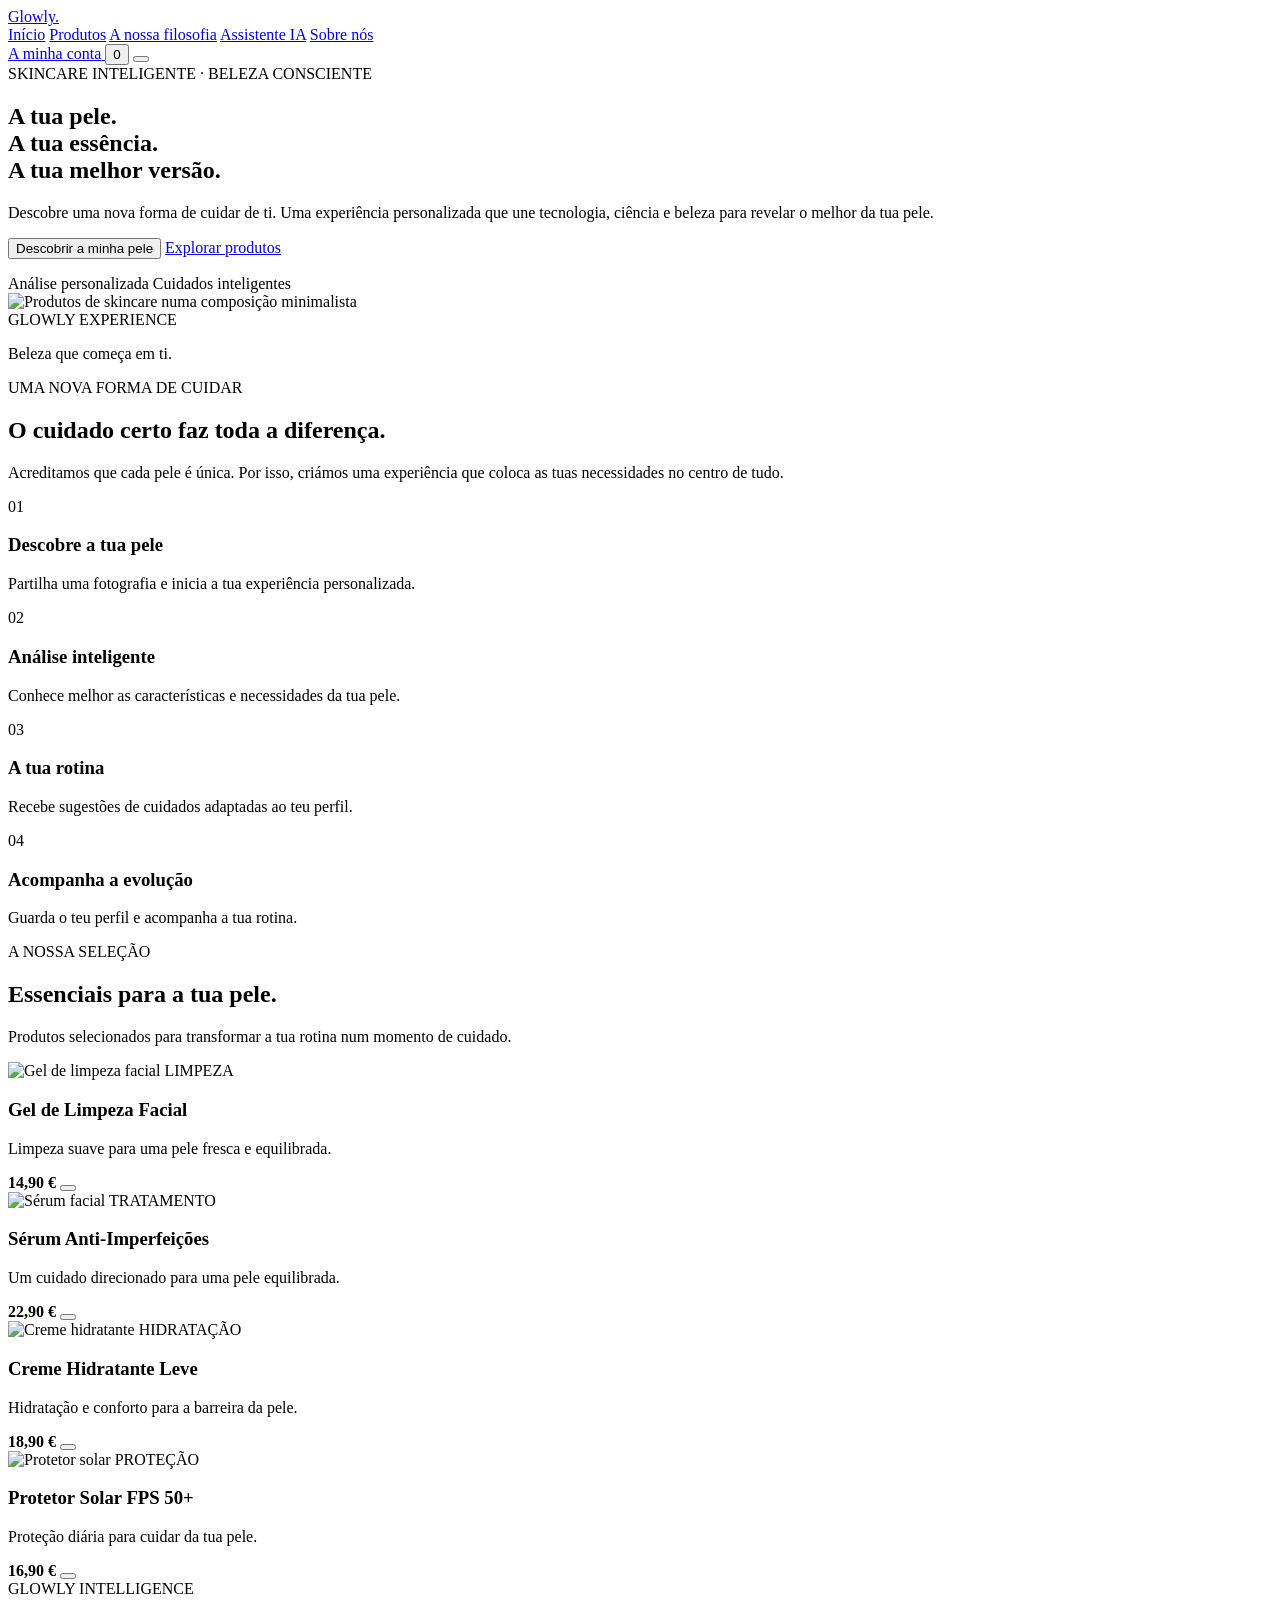
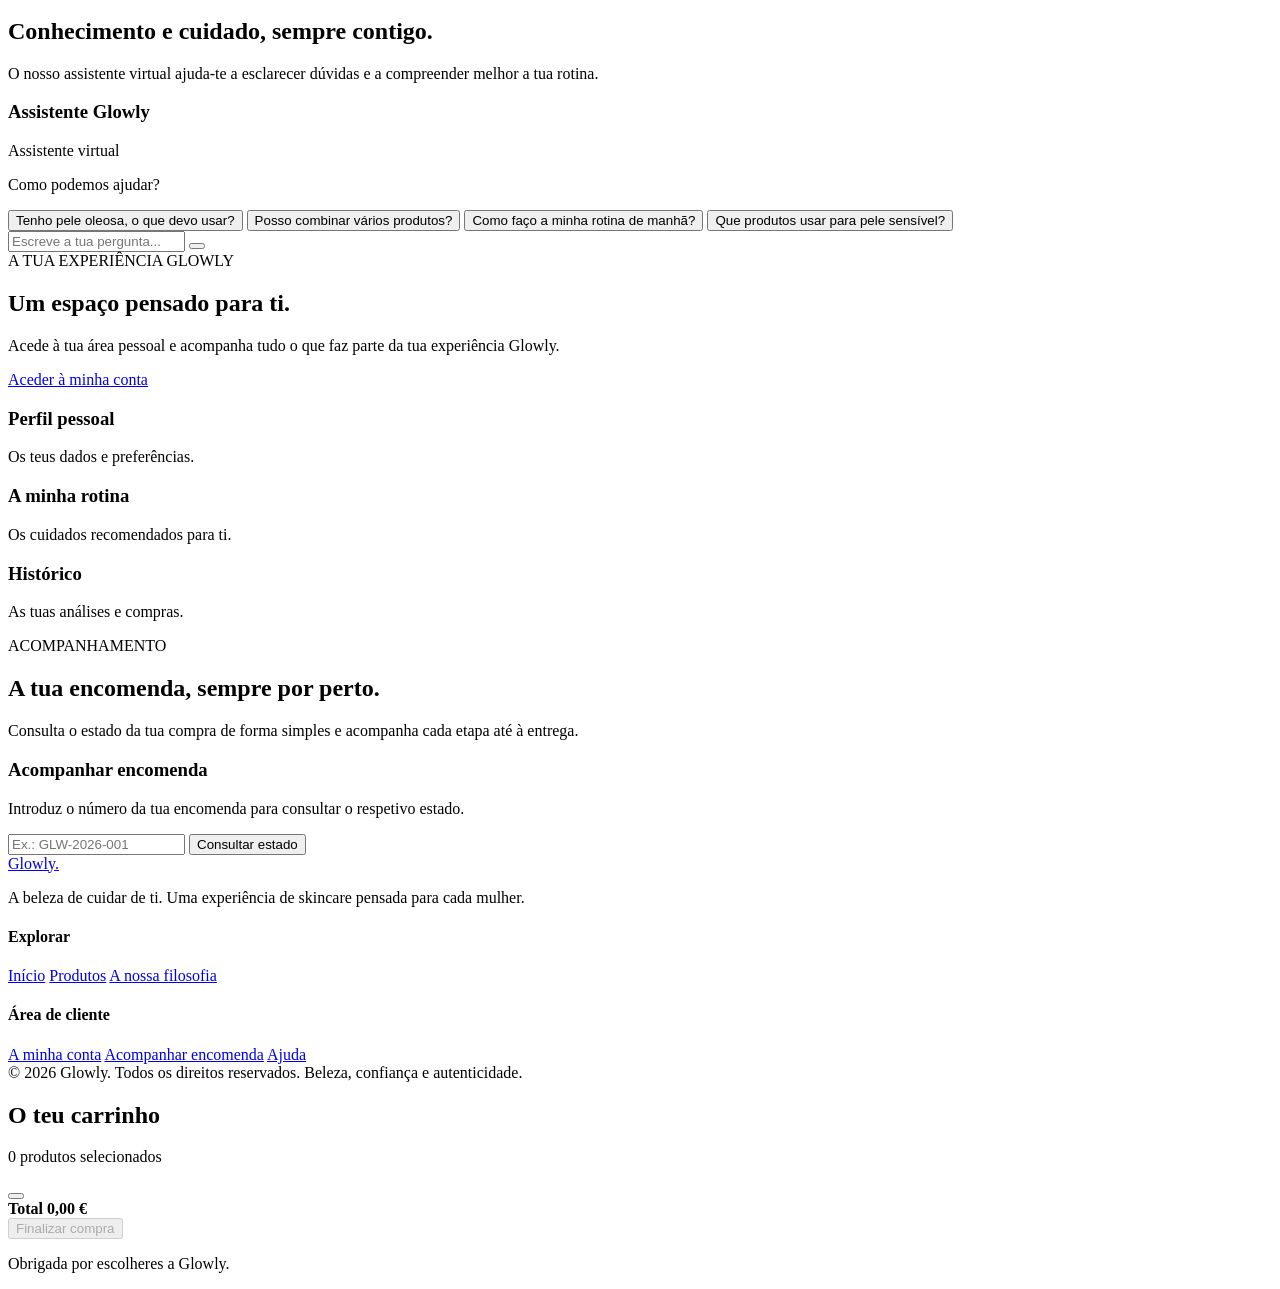
==== index.html @ c6cff78a "Add files via upload" ====
<!DOCTYPE html>
<html lang="pt">
<head>
    <meta charset="UTF-8">
    <meta name="viewport" content="width=device-width, initial-scale=1.0">

    <meta name="description" content="Glowly — Skincare inteligente, beleza consciente e cuidados personalizados para a tua pele.">

    <title>Glowly | Skincare & Beauty</title>

    <link rel="stylesheet" href="style.css">

    <link rel="preconnect" href="https://fonts.googleapis.com">
    <link rel="preconnect" href="https://fonts.gstatic.com" crossorigin>

    <link href="https://fonts.googleapis.com/css2?family=DM+Sans:wght@400;500;600;700&family=Playfair+Display:wght@400;500;600;700&display=swap" rel="stylesheet">

    <script src="https://unpkg.com/lucide@latest"></script>
</head>

<body>

<!-- HEADER -->

<header class="header">

    <a href="#inicio" class="logo">
        Glowly<span>.</span>
    </a>

    <nav class="navigation" id="menu">
        <a href="#inicio">Início</a>
        <a href="#produtos">Produtos</a>
        <a href="#como">A nossa filosofia</a>
        <a href="#assistente">Assistente IA</a>
        <a href="#sobre">Sobre nós</a>
    </nav>

    <div class="header-actions">

        <a href="#conta" class="account-link">
            <i data-lucide="user-round"></i>
            <span>A minha conta</span>
        </a>

        <button class="header-cart" id="openCart" aria-label="Abrir carrinho">
            <i data-lucide="shopping-bag"></i>
            <span id="cartCount">0</span>
        </button>

        <button class="hamburger" onclick="toggleMenu()" aria-label="Abrir menu">
            <i data-lucide="menu"></i>
        </button>

    </div>

</header>


<!-- HERO -->

<section class="hero" id="inicio">

    <div class="hero-content">

        <span class="eyebrow">SKINCARE INTELIGENTE · BELEZA CONSCIENTE</span>

        <h1>
            A tua pele.<br>
            A tua essência.<br>
            <span>A tua melhor versão.</span>
        </h1>

        <p>
            Descobre uma nova forma de cuidar de ti.
            Uma experiência personalizada que une tecnologia,
            ciência e beleza para revelar o melhor da tua pele.
        </p>

        <div class="hero-buttons">

            <button class="primary-btn" onclick="document.getElementById('foto').click()">
                Descobrir a minha pele
                <i data-lucide="arrow-right"></i>
            </button>

            <a href="#produtos" class="secondary-btn">
                Explorar produtos
            </a>

        </div>

        <input
            type="file"
            id="foto"
            accept="image/*"
            hidden
            onchange="selecionarFoto(event)"
        >

        <p id="resultado-foto" aria-live="polite"></p>

        <div class="hero-benefits">
            <span><i data-lucide="scan-face"></i> Análise personalizada</span>
            <span><i data-lucide="sparkles"></i> Cuidados inteligentes</span>
        </div>

    </div>

    <div class="hero-image">
        <img
            src="https://images.unsplash.com/photo-1608248543803-ba4f8c70ae0b?w=1000"
            alt="Produtos de skincare numa composição minimalista"
        >

        <div class="image-caption">
            <span>GLOWLY EXPERIENCE</span>
            <p>Beleza que começa em ti.</p>
        </div>
    </div>

</section>


<!-- FILOSOFIA -->

<section class="philosophy" id="como">

    <div class="section-heading">

        <span class="eyebrow">UMA NOVA FORMA DE CUIDAR</span>

        <h2>O cuidado certo faz toda a diferença.</h2>

        <p>
            Acreditamos que cada pele é única.
            Por isso, criámos uma experiência que coloca
            as tuas necessidades no centro de tudo.
        </p>

    </div>

    <div class="steps">

        <article class="step">
            <span class="step-number">01</span>
            <i data-lucide="camera"></i>
            <h3>Descobre a tua pele</h3>
            <p>Partilha uma fotografia e inicia a tua experiência personalizada.</p>
        </article>

        <article class="step">
            <span class="step-number">02</span>
            <i data-lucide="scan-face"></i>
            <h3>Análise inteligente</h3>
            <p>Conhece melhor as características e necessidades da tua pele.</p>
        </article>

        <article class="step">
            <span class="step-number">03</span>
            <i data-lucide="clipboard-list"></i>
            <h3>A tua rotina</h3>
            <p>Recebe sugestões de cuidados adaptadas ao teu perfil.</p>
        </article>

        <article class="step">
            <span class="step-number">04</span>
            <i data-lucide="heart"></i>
            <h3>Acompanha a evolução</h3>
            <p>Guarda o teu perfil e acompanha a tua rotina.</p>
        </article>

    </div>

</section>


<!-- PRODUTOS -->

<section class="products" id="produtos">

    <div class="section-heading">

        <span class="eyebrow">A NOSSA SELEÇÃO</span>

        <h2>Essenciais para a tua pele.</h2>

        <p>
            Produtos selecionados para transformar
            a tua rotina num momento de cuidado.
        </p>

    </div>

    <div class="product-grid">

        <article class="product">

            <div class="product-image">
                <img src="https://images.unsplash.com/photo-1608248543803-ba4f8c70ae0b?w=600" alt="Gel de limpeza facial" loading="lazy">
                <span class="product-category">LIMPEZA</span>
            </div>

            <div class="product-info">
                <h3>Gel de Limpeza Facial</h3>
                <p>Limpeza suave para uma pele fresca e equilibrada.</p>

                <div class="product-bottom">
                    <strong>14,90 €</strong>
                    <button data-add-cart data-id="gel-limpeza" data-name="Gel de Limpeza Facial" data-price="14.90" aria-label="Adicionar Gel de Limpeza ao carrinho">
                        <i data-lucide="plus"></i>
                    </button>
                </div>
            </div>

        </article>


        <article class="product">

            <div class="product-image">
                <img src="https://images.unsplash.com/photo-1601049541289-9b1b7bbbfe19?w=600" alt="Sérum facial" loading="lazy">
                <span class="product-category">TRATAMENTO</span>
            </div>

            <div class="product-info">
                <h3>Sérum Anti-Imperfeições</h3>
                <p>Um cuidado direcionado para uma pele equilibrada.</p>

                <div class="product-bottom">
                    <strong>22,90 €</strong>
                    <button data-add-cart data-id="serum" data-name="Sérum Anti-Imperfeições" data-price="22.90" aria-label="Adicionar Sérum ao carrinho">
                        <i data-lucide="plus"></i>
                    </button>
                </div>
            </div>

        </article>


        <article class="product">

            <div class="product-image">
                <img src="https://images.unsplash.com/photo-1601612628452-9e99ced43524?w=600" alt="Creme hidratante" loading="lazy">
                <span class="product-category">HIDRATAÇÃO</span>
            </div>

            <div class="product-info">
                <h3>Creme Hidratante Leve</h3>
                <p>Hidratação e conforto para a barreira da pele.</p>

                <div class="product-bottom">
                    <strong>18,90 €</strong>
                    <button data-add-cart data-id="creme-hidratante" data-name="Creme Hidratante Leve" data-price="18.90" aria-label="Adicionar Creme ao carrinho">
                        <i data-lucide="plus"></i>
                    </button>
                </div>
            </div>

        </article>


        <article class="product">

            <div class="product-image">
                <img src="https://images.unsplash.com/photo-1556229010-6c3f2c9ca5f8?w=600" alt="Protetor solar" loading="lazy">
                <span class="product-category">PROTEÇÃO</span>
            </div>

            <div class="product-info">
                <h3>Protetor Solar FPS 50+</h3>
                <p>Proteção diária para cuidar da tua pele.</p>

                <div class="product-bottom">
                    <strong>16,90 €</strong>
                    <button data-add-cart data-id="protetor-solar" data-name="Protetor Solar FPS 50+" data-price="16.90" aria-label="Adicionar Protetor Solar ao carrinho">
                        <i data-lucide="plus"></i>
                    </button>
                </div>
            </div>

        </article>

    </div>

</section>


<!-- ASSISTENTE IA -->

<section class="assistant-section" id="assistente">

    <div class="assistant-intro">

        <span class="eyebrow">GLOWLY INTELLIGENCE</span>

        <h2>Conhecimento e cuidado, sempre contigo.</h2>

        <p>
            O nosso assistente virtual ajuda-te a esclarecer
            dúvidas e a compreender melhor a tua rotina.
        </p>

    </div>

    <div class="assistant-box">

        <div class="assistant-header">
            <div class="assistant-icon">
                <i data-lucide="sparkles"></i>
            </div>

            <div>
                <h3>Assistente Glowly</h3>
                <span>Assistente virtual</span>
            </div>
        </div>

        <p class="assistant-question">Como podemos ajudar?</p>

        <button class="question" onclick="responder('Tenho pele oleosa, o que devo usar?')">
            Tenho pele oleosa, o que devo usar?
            <i data-lucide="arrow-up-right"></i>
        </button>

        <button class="question" onclick="responder('Posso combinar vários produtos?')">
            Posso combinar vários produtos?
            <i data-lucide="arrow-up-right"></i>
        </button>

        <button class="question" onclick="responder('Como faço a minha rotina de manhã?')">
            Como faço a minha rotina de manhã?
            <i data-lucide="arrow-up-right"></i>
        </button>

        <button class="question" onclick="responder('Que produtos usar para pele sensível?')">
            Que produtos usar para pele sensível?
            <i data-lucide="arrow-up-right"></i>
        </button>

        <div id="resposta" aria-live="polite"></div>

        <div class="chat">
            <input id="pergunta" type="text" placeholder="Escreve a tua pergunta..." aria-label="Escreve a tua pergunta" onkeydown="if(event.key === 'Enter') enviar()">

            <button onclick="enviar()" aria-label="Enviar pergunta">
                <i data-lucide="send"></i>
            </button>
        </div>

    </div>

</section>


<!-- ÁREA PESSOAL -->

<section class="personal-section" id="conta">

    <div class="personal-content">

        <span class="eyebrow">A TUA EXPERIÊNCIA GLOWLY</span>

        <h2>Um espaço pensado para ti.</h2>

        <p>
            Acede à tua área pessoal e acompanha tudo
            o que faz parte da tua experiência Glowly.
        </p>

        <a href="#acompanhar" class="primary-btn">
            Aceder à minha conta
            <i data-lucide="arrow-right"></i>
        </a>

    </div>

    <div class="personal-features">

        <article>
            <i data-lucide="user-round"></i>
            <h3>Perfil pessoal</h3>
            <p>Os teus dados e preferências.</p>
        </article>

        <article>
            <i data-lucide="heart"></i>
            <h3>A minha rotina</h3>
            <p>Os cuidados recomendados para ti.</p>
        </article>

        <article>
            <i data-lucide="history"></i>
            <h3>Histórico</h3>
            <p>As tuas análises e compras.</p>
        </article>

    </div>

</section>


<!-- ACOMPANHAMENTO DE ENCOMENDAS -->

<section class="tracking-section" id="acompanhar">

    <div class="tracking-heading">

        <span class="eyebrow">ACOMPANHAMENTO</span>

        <h2>A tua encomenda, sempre por perto.</h2>

        <p>
            Consulta o estado da tua compra de forma simples
            e acompanha cada etapa até à entrega.
        </p>

    </div>

    <div class="tracking-box">

        <div class="tracking-icon">
            <i data-lucide="package-search"></i>
        </div>

        <h3>Acompanhar encomenda</h3>

        <p>
            Introduz o número da tua encomenda para consultar
            o respetivo estado.
        </p>

        <form id="trackingForm">

            <input
                type="text"
                id="orderNumber"
                placeholder="Ex.: GLW-2026-001"
                required
                aria-label="Número da encomenda"
            >

            <button type="submit" class="primary-btn">
                Consultar estado
                <i data-lucide="arrow-right"></i>
            </button>

        </form>

        <div id="trackingResult" aria-live="polite"></div>

    </div>

</section>


<!-- FOOTER -->

<footer class="footer" id="sobre">

    <div class="footer-main">

        <div class="footer-brand">
            <a href="#inicio" class="logo">Glowly<span>.</span></a>

            <p>
                A beleza de cuidar de ti.
                Uma experiência de skincare pensada para cada mulher.
            </p>
        </div>

        <div class="footer-links">
            <h4>Explorar</h4>
            <a href="#inicio">Início</a>
            <a href="#produtos">Produtos</a>
            <a href="#como">A nossa filosofia</a>
        </div>

        <div class="footer-links">
            <h4>Área de cliente</h4>
            <a href="#conta">A minha conta</a>
            <a href="#acompanhar">Acompanhar encomenda</a>
            <a href="#assistente">Ajuda</a>
        </div>

    </div>

    <div class="footer-bottom">
        <span>© 2026 Glowly. Todos os direitos reservados.</span>
        <span>Beleza, confiança e autenticidade.</span>
    </div>

</footer>


<!-- CARRINHO -->

<div class="cart-overlay" id="cartOverlay"></div>

<aside class="cart-drawer" id="cartDrawer" aria-label="Carrinho de compras">

    <div class="cart-header">

        <div>
            <h2>O teu carrinho</h2>
            <p id="cartSubtitle">0 produtos selecionados</p>
        </div>

        <button id="closeCart" aria-label="Fechar carrinho">
            <i data-lucide="x"></i>
        </button>

    </div>

    <div class="cart-items" id="cartItems" aria-live="polite"></div>

    <div class="cart-footer">

        <div class="cart-total">
            <strong>Total</strong>
            <strong id="cartTotal">0,00 €</strong>
        </div>

        <button class="checkout-btn" id="checkoutBtn" disabled>
            Finalizar compra
            <i data-lucide="arrow-right"></i>
        </button>

        <p class="cart-note">Obrigada por escolheres a Glowly.</p>

    </div>

</aside>


<script src="script.js"></script>

<script>
    if (window.lucide) {
        lucide.createIcons();
    }
</script>

</body>
</html>
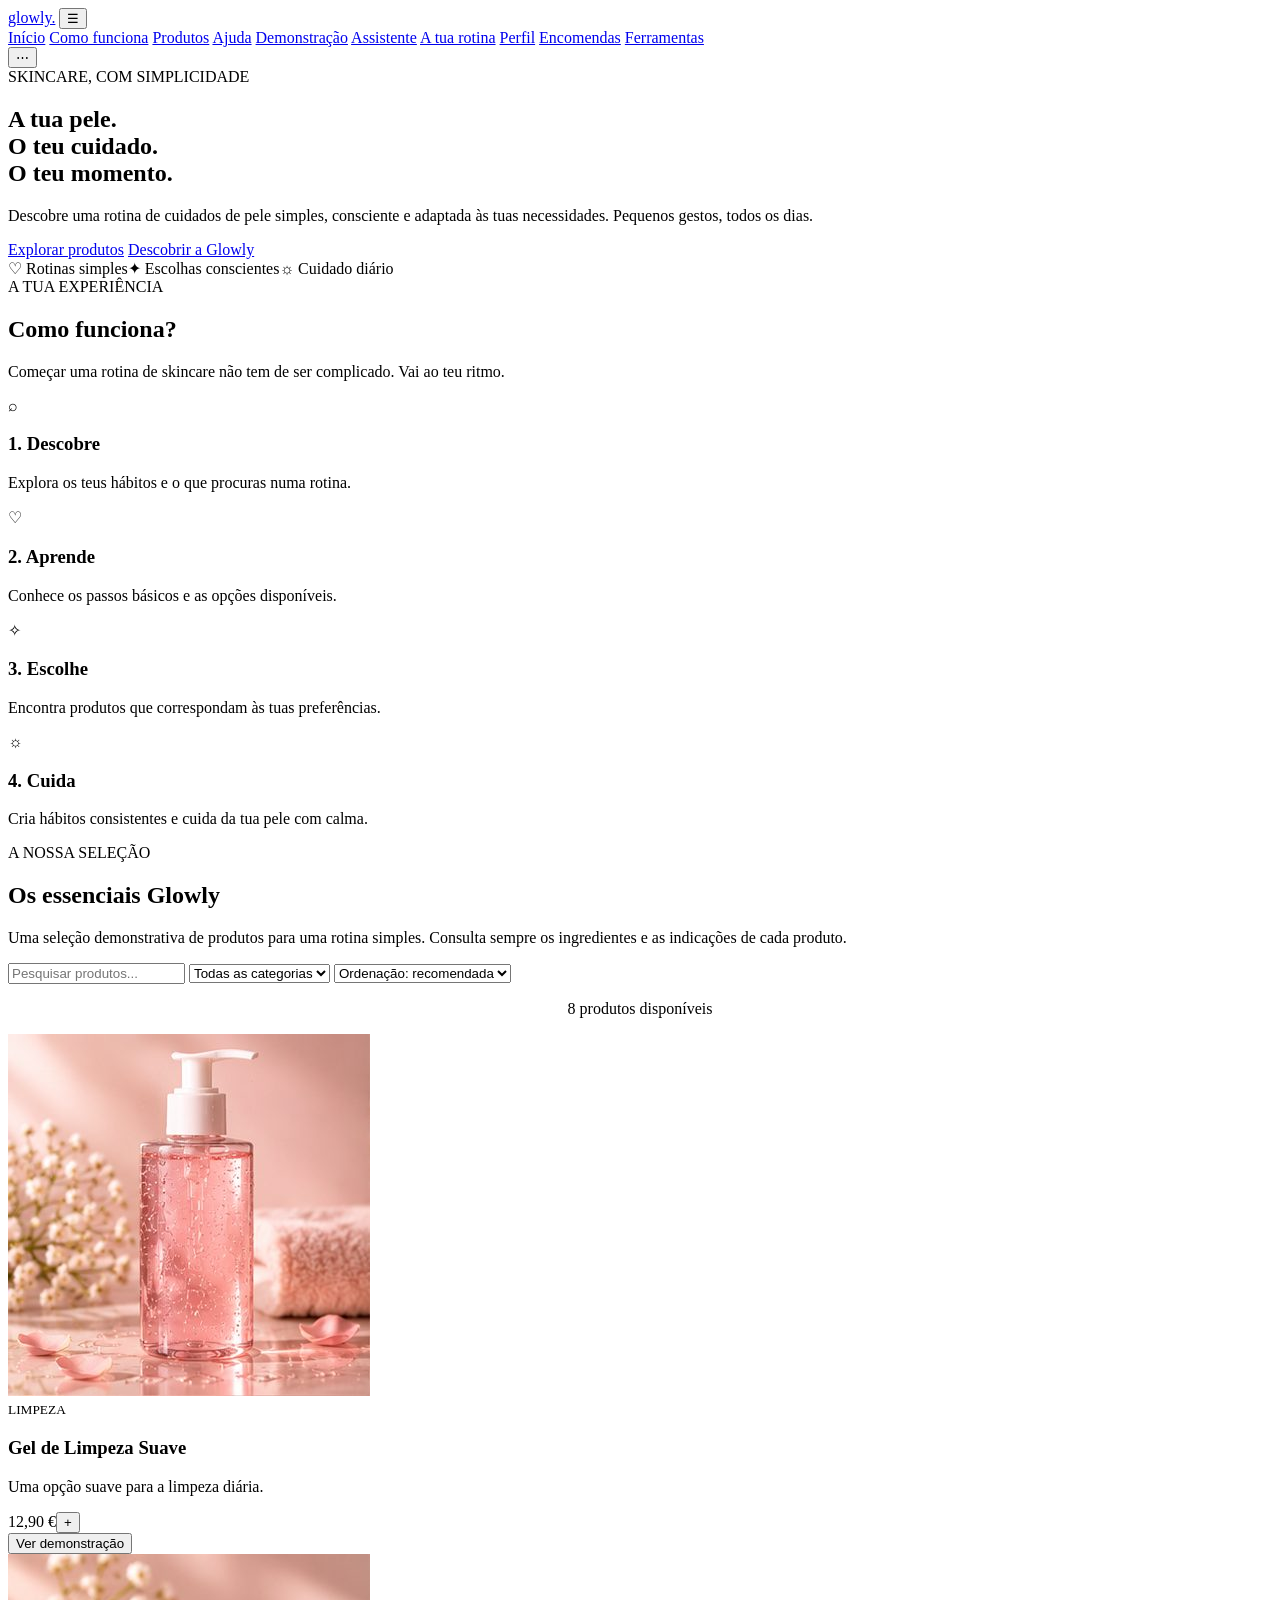
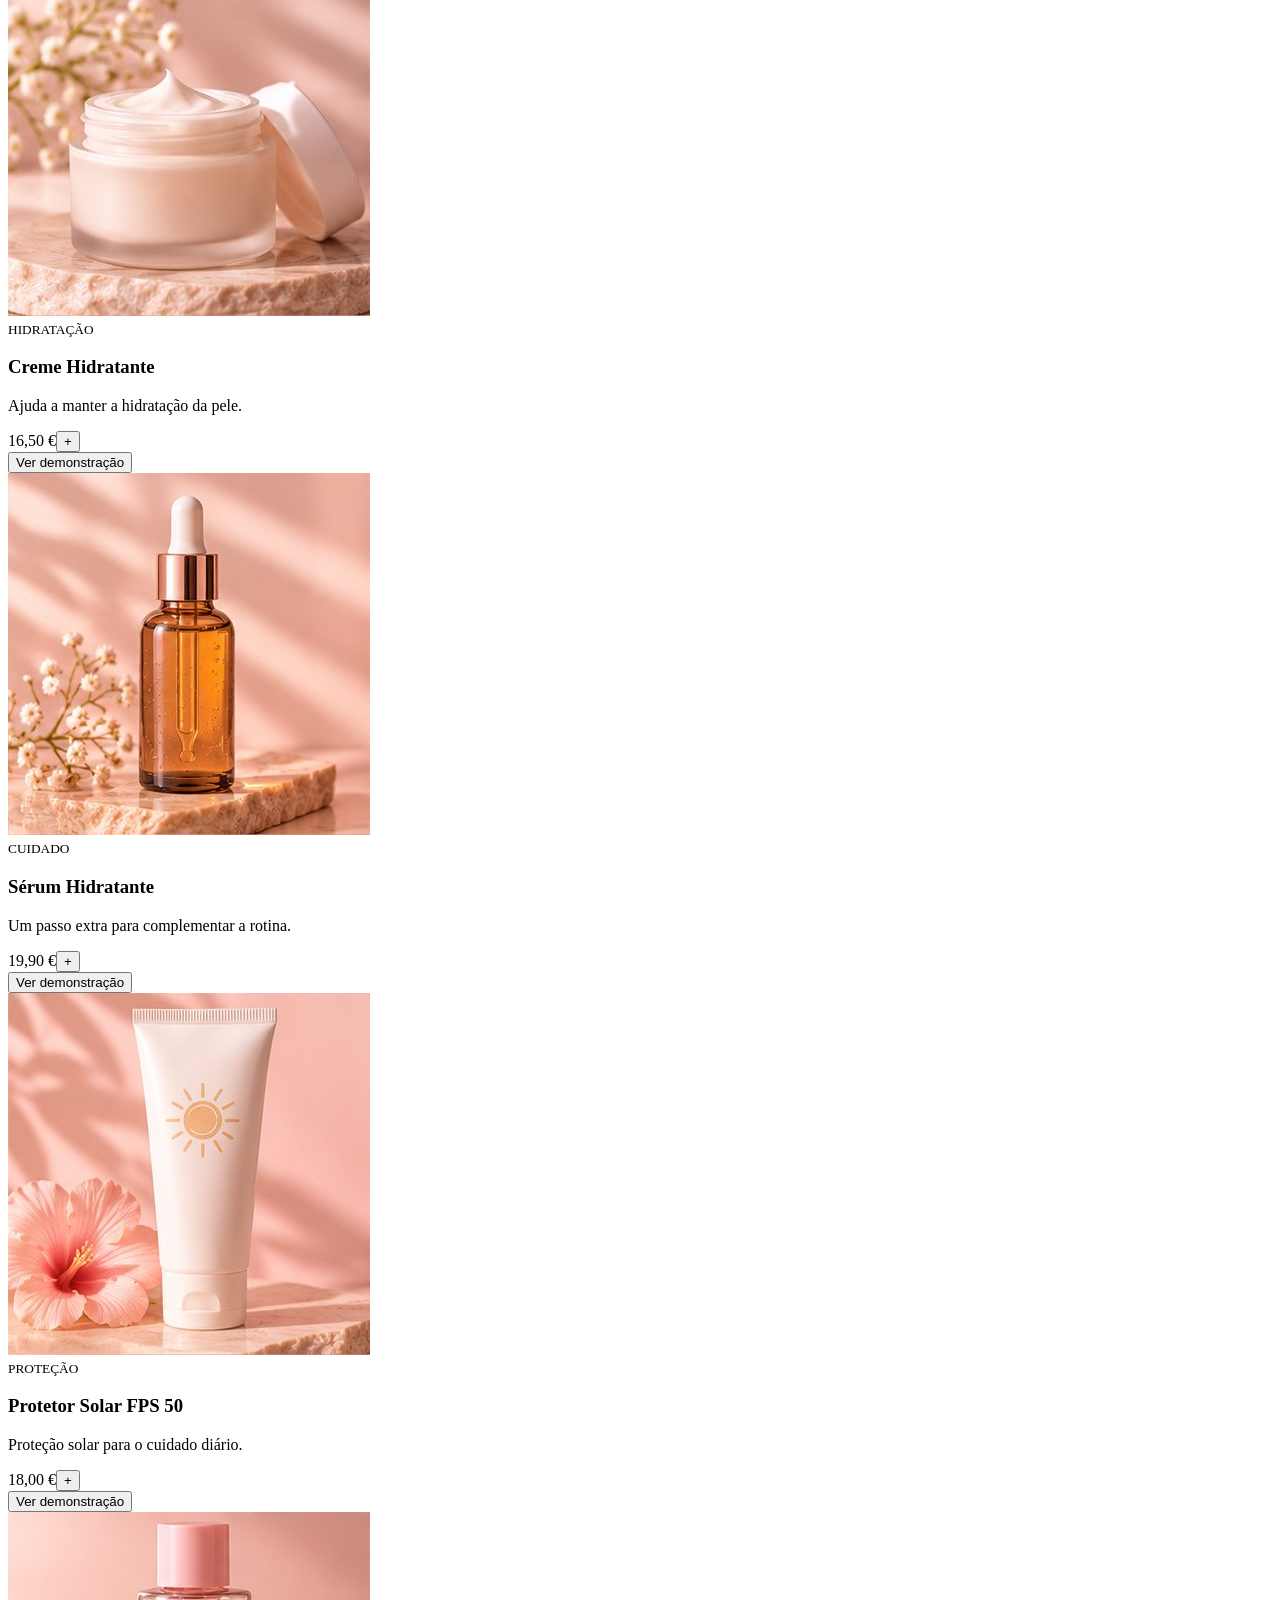
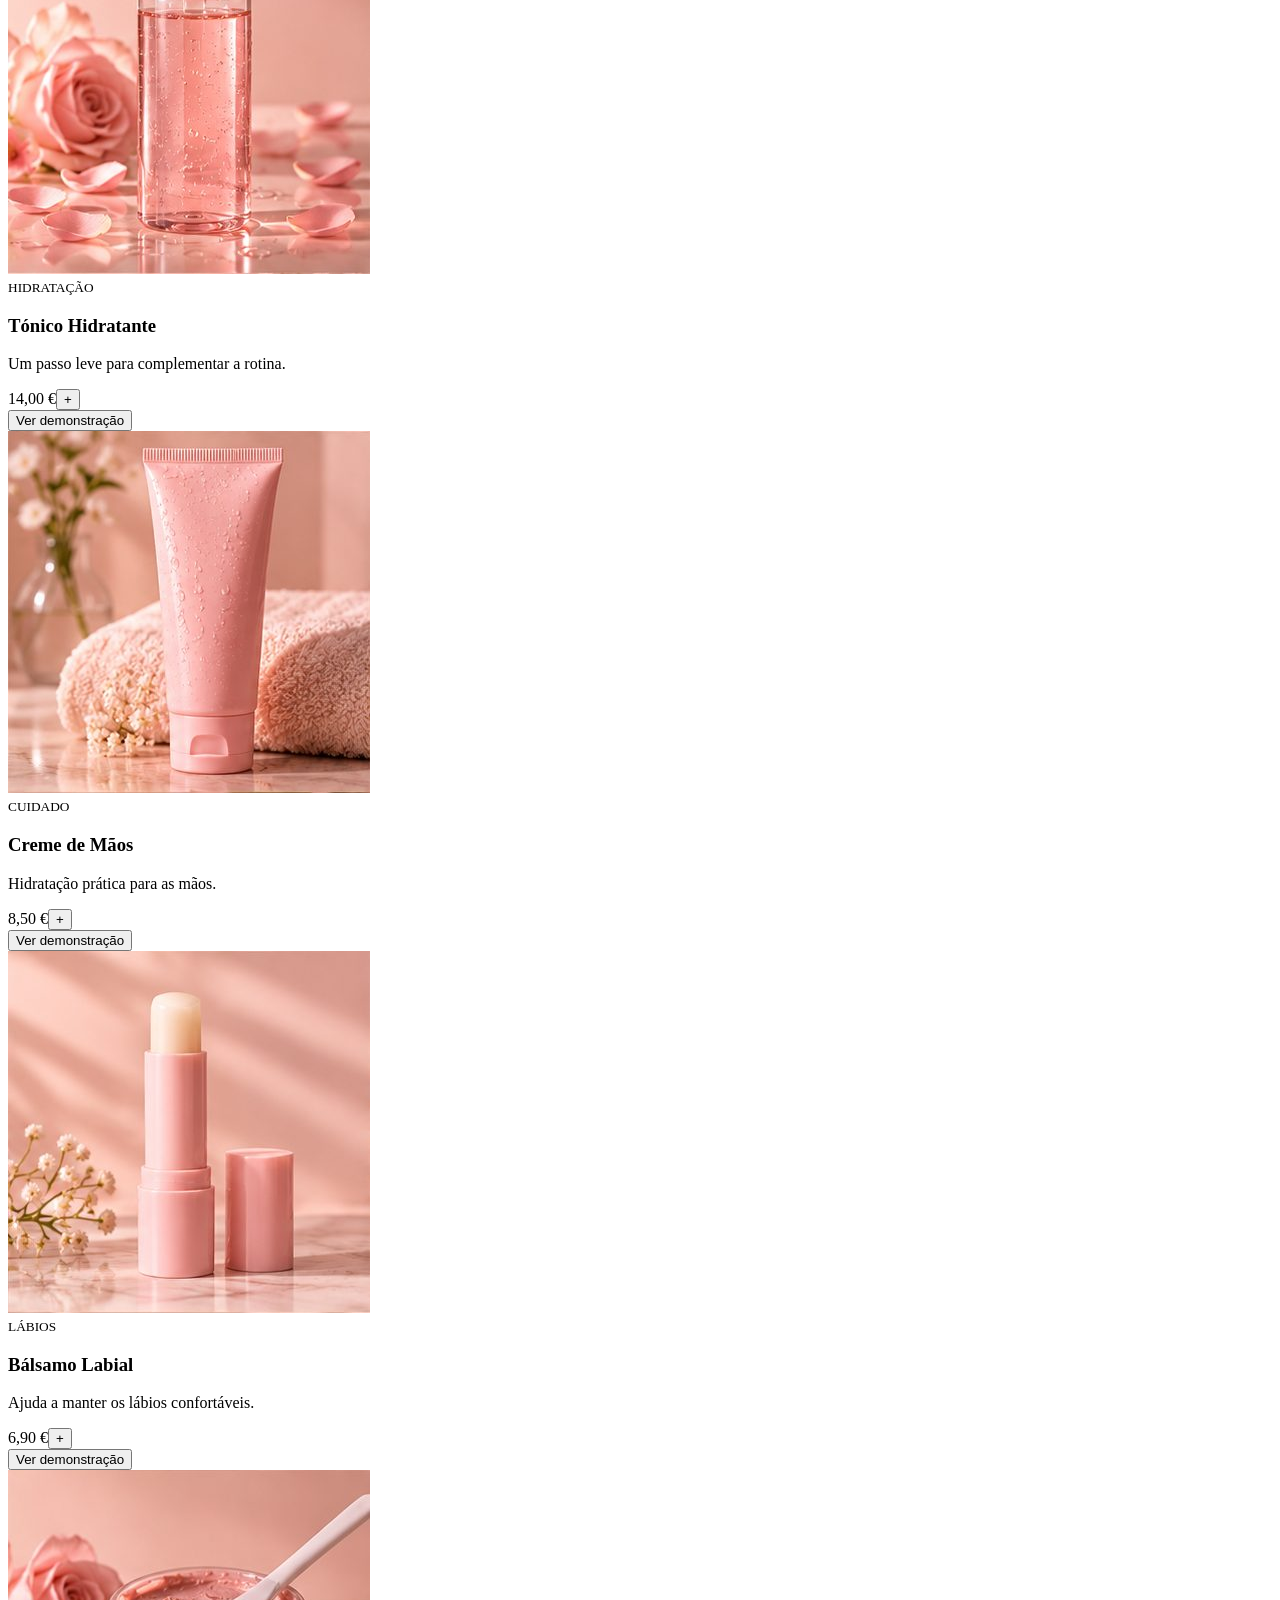
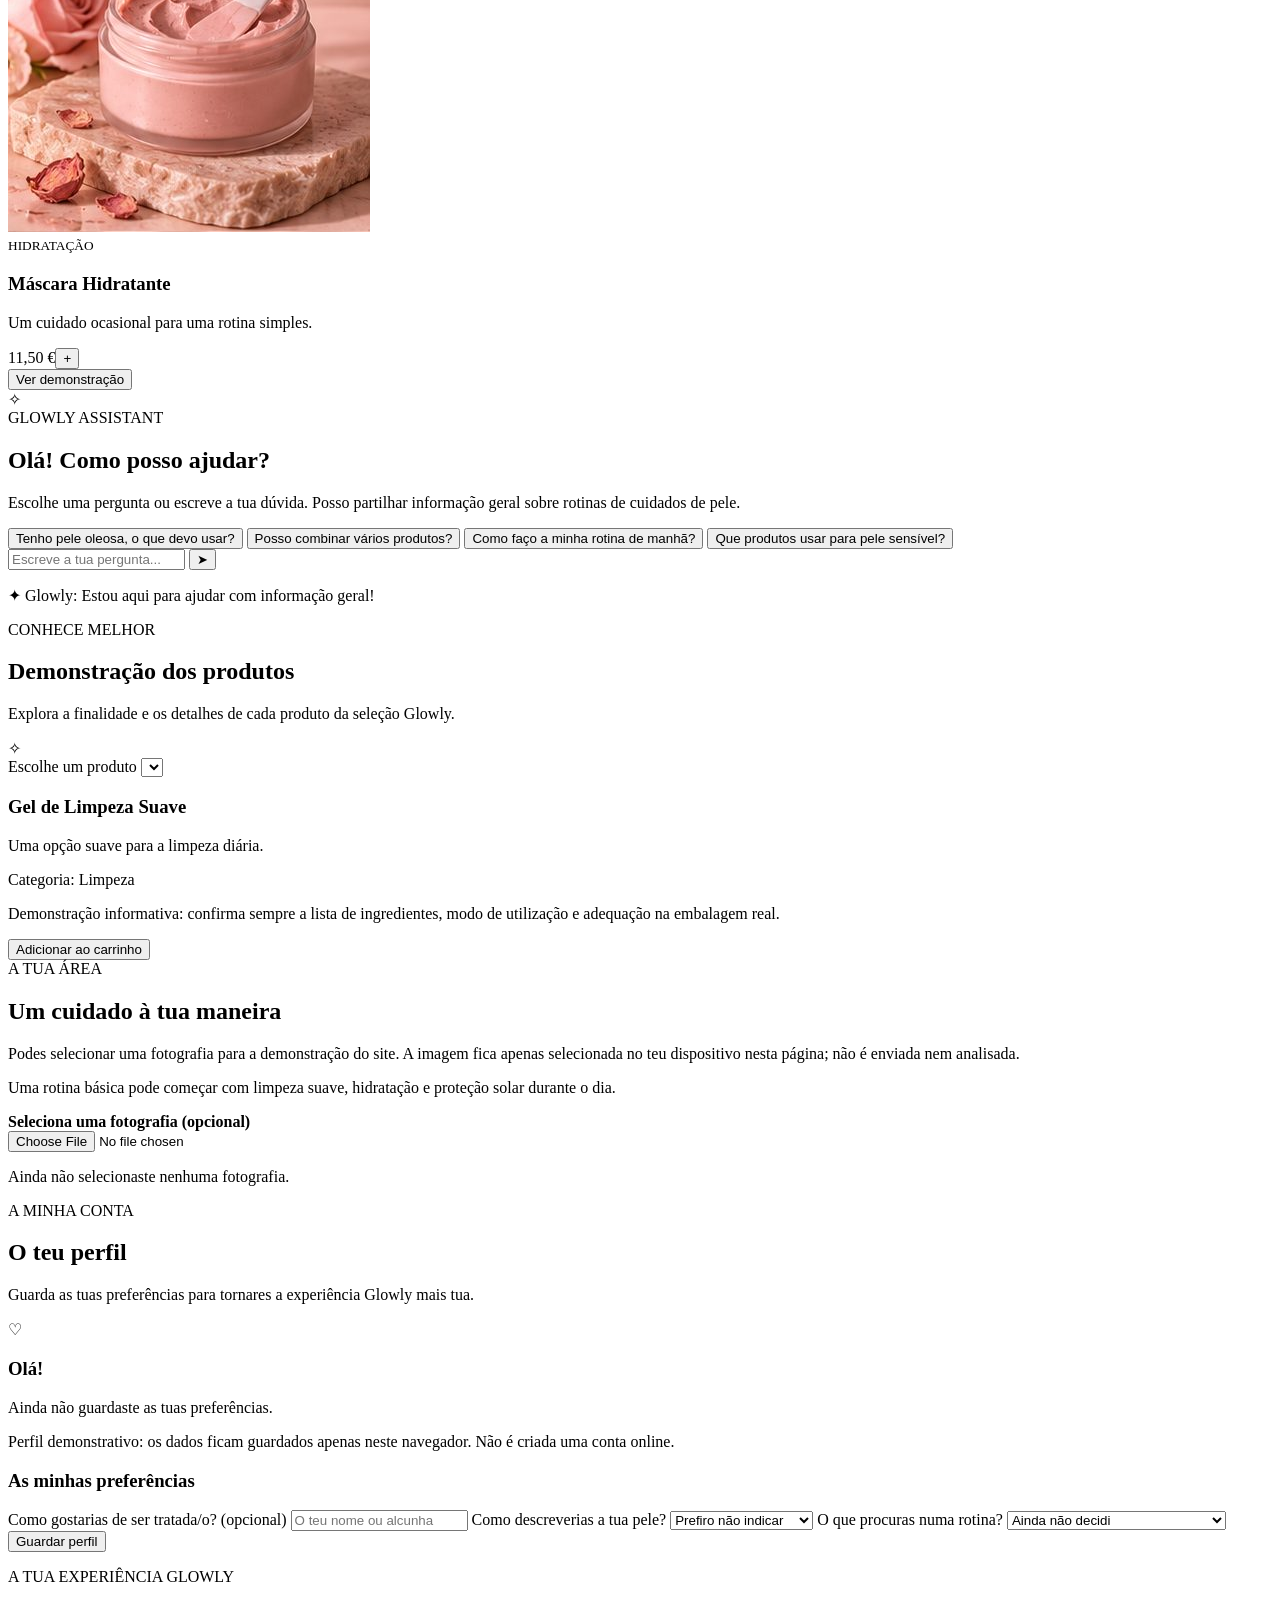
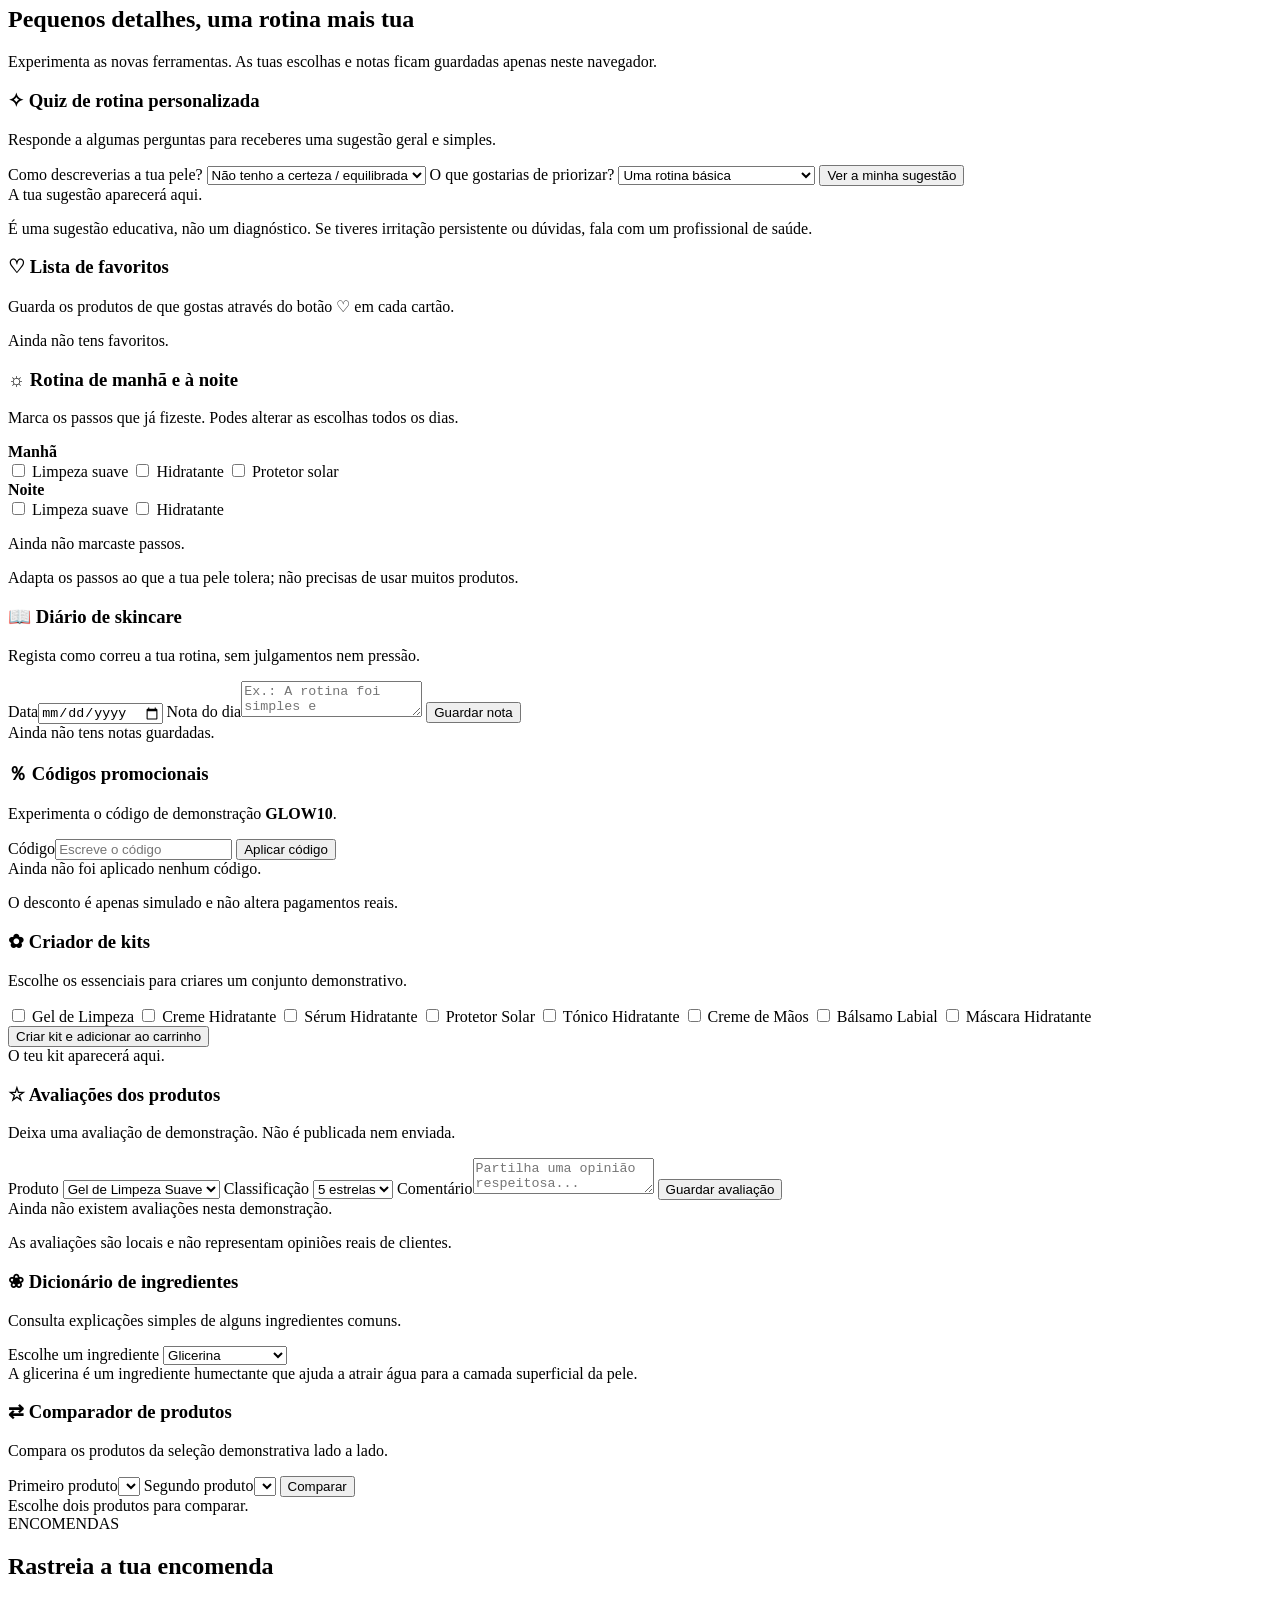
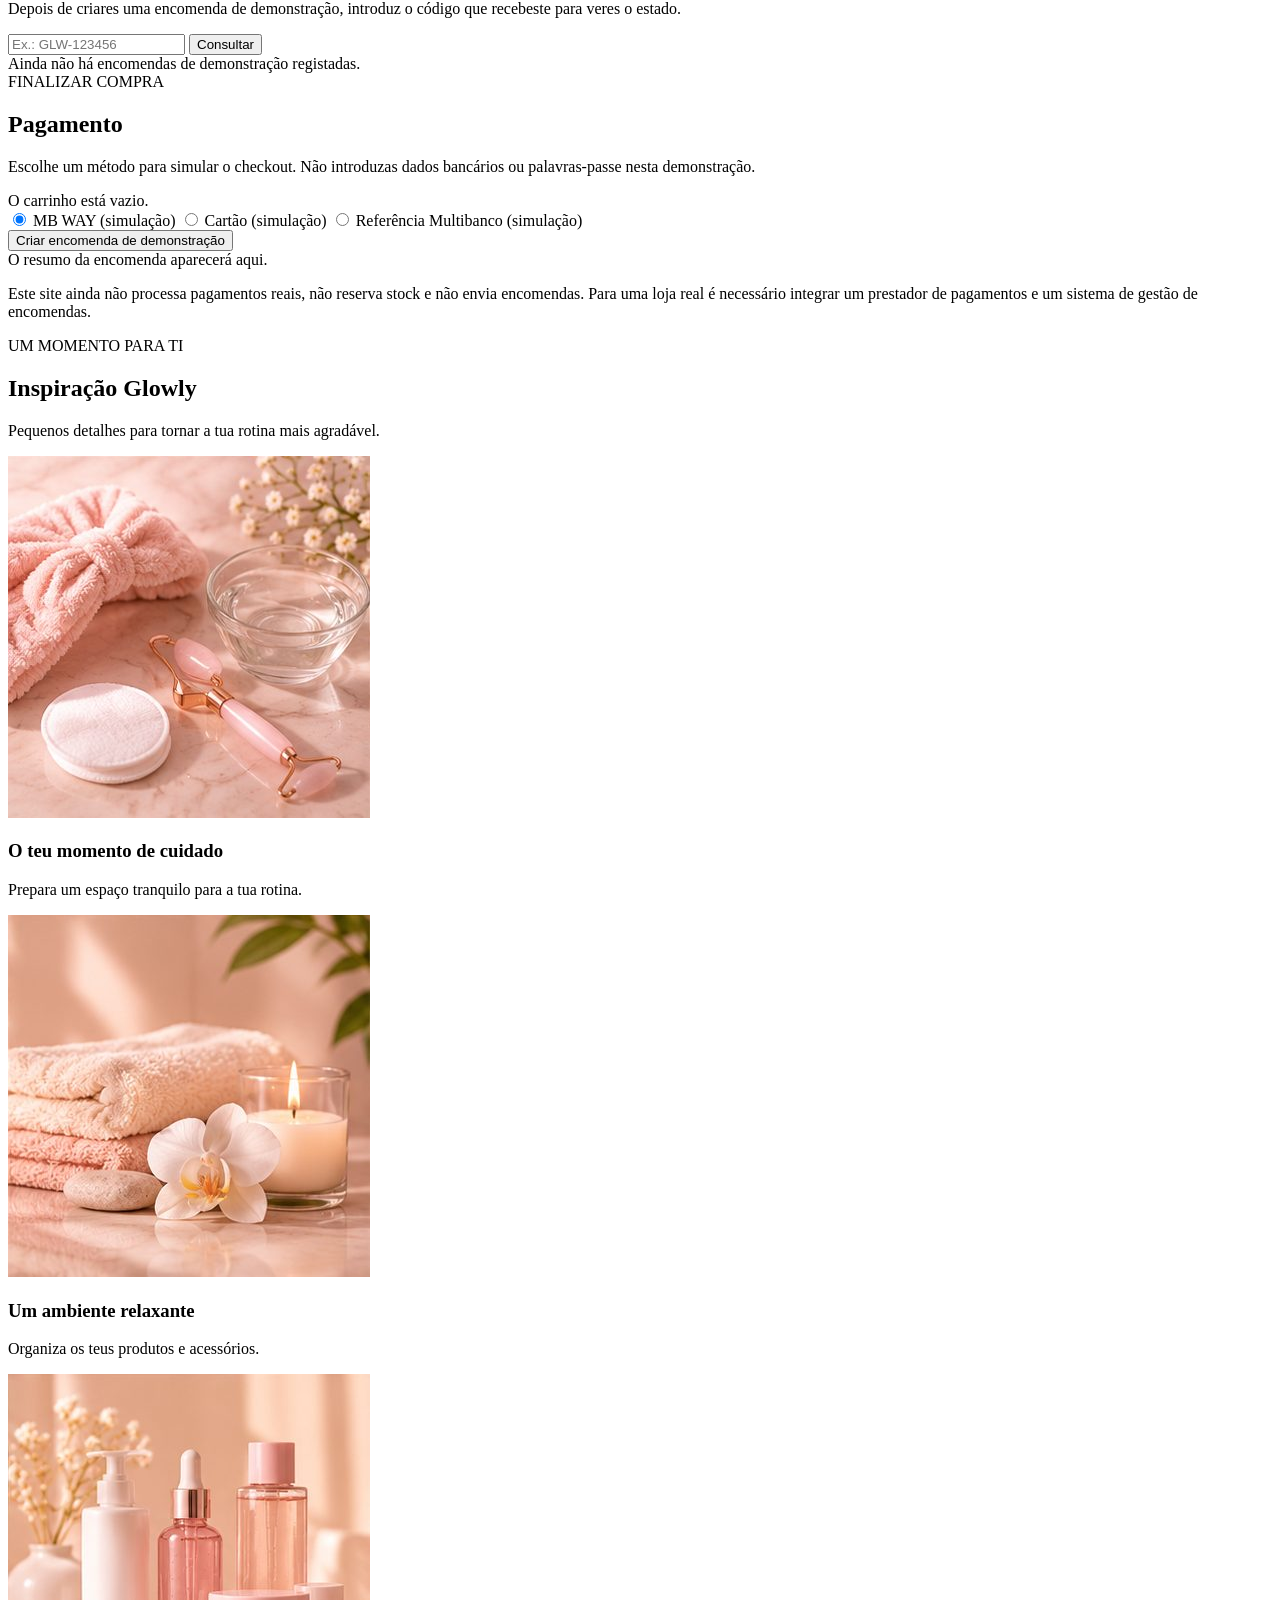
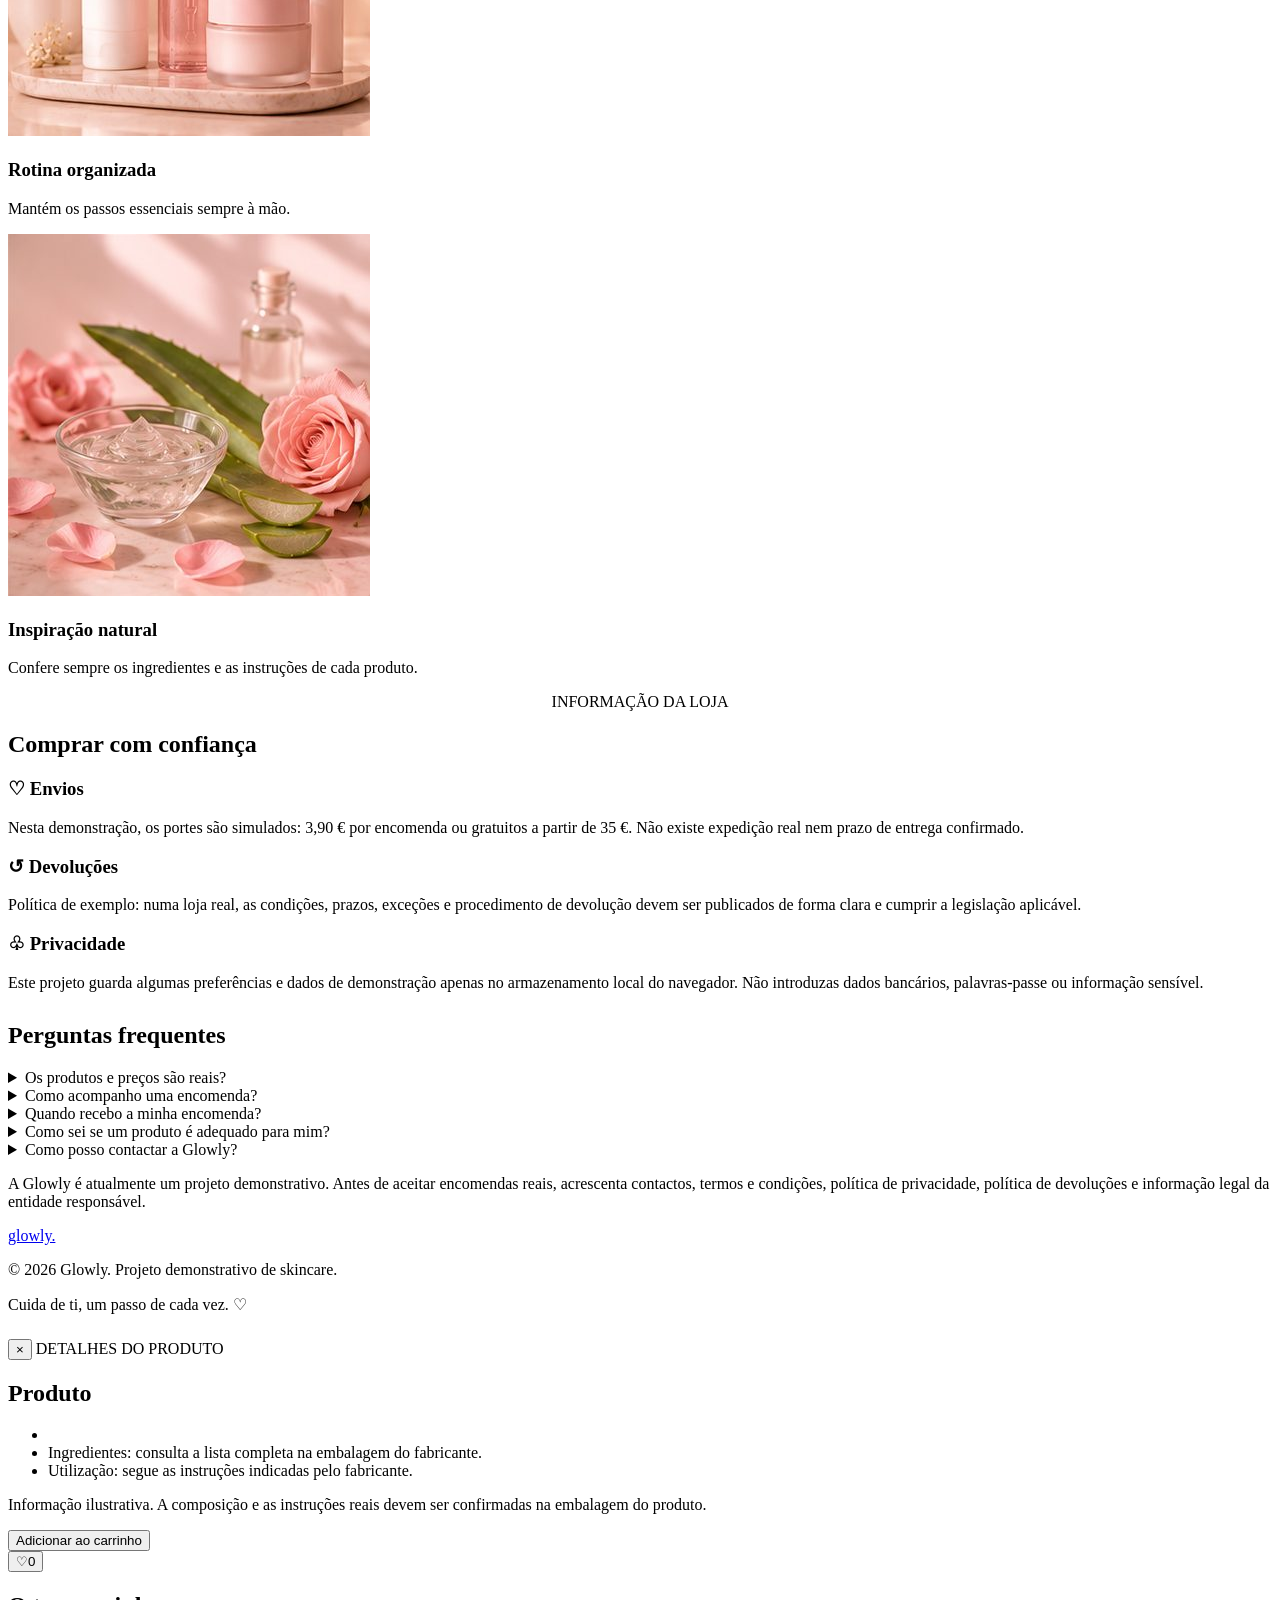
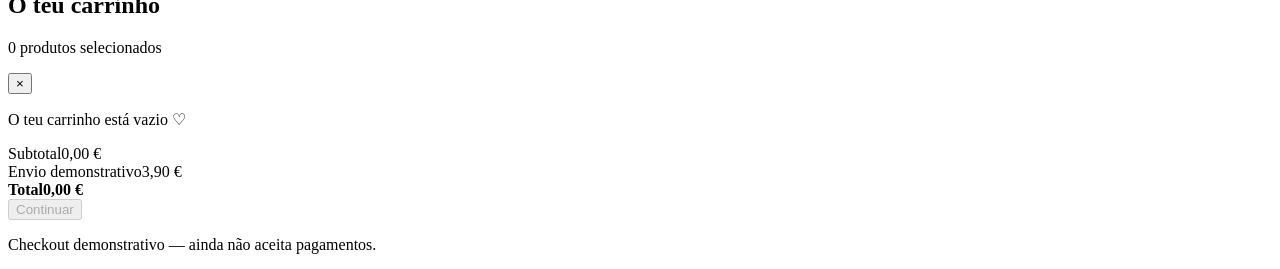
==== commit d92fda13: "Add files via upload" ====
--- a/index.html
+++ b/index.html
@@ -1,546 +1,435 @@
-
-<!DOCTYPE html>
-<html lang="pt">
-<head>
-    <meta charset="UTF-8">
-    <meta name="viewport" content="width=device-width, initial-scale=1.0">
-
-    <meta name="description" content="Glowly — Skincare inteligente, beleza consciente e cuidados personalizados para a tua pele.">
-
-    <title>Glowly | Skincare & Beauty</title>
-
-    <link rel="stylesheet" href="style.css">
-
-    <link rel="preconnect" href="https://fonts.googleapis.com">
-    <link rel="preconnect" href="https://fonts.gstatic.com" crossorigin>
-
-    <link href="https://fonts.googleapis.com/css2?family=DM+Sans:wght@400;500;600;700&family=Playfair+Display:wght@400;500;600;700&display=swap" rel="stylesheet">
-
-    <script src="https://unpkg.com/lucide@latest"></script>
-</head>
-
-<body>
-
-<!-- HEADER -->
-
-<header class="header">
-
-    <a href="#inicio" class="logo">
-        Glowly<span>.</span>
-    </a>
-
-    <nav class="navigation" id="menu">
-        <a href="#inicio">Início</a>
-        <a href="#produtos">Produtos</a>
-        <a href="#como">A nossa filosofia</a>
-        <a href="#assistente">Assistente IA</a>
-        <a href="#sobre">Sobre nós</a>
-    </nav>
-
-    <div class="header-actions">
-
-        <a href="#conta" class="account-link">
-            <i data-lucide="user-round"></i>
-            <span>A minha conta</span>
-        </a>
-
-        <button class="header-cart" id="openCart" aria-label="Abrir carrinho">
-            <i data-lucide="shopping-bag"></i>
-            <span id="cartCount">0</span>
-        </button>
-
-        <button class="hamburger" onclick="toggleMenu()" aria-label="Abrir menu">
-            <i data-lucide="menu"></i>
-        </button>
-
-    </div>
-
-</header>
-
-
-<!-- HERO -->
-
-<section class="hero" id="inicio">
-
-    <div class="hero-content">
-
-        <span class="eyebrow">SKINCARE INTELIGENTE · BELEZA CONSCIENTE</span>
-
-        <h1>
-            A tua pele.<br>
-            A tua essência.<br>
-            <span>A tua melhor versão.</span>
-        </h1>
-
-        <p>
-            Descobre uma nova forma de cuidar de ti.
-            Uma experiência personalizada que une tecnologia,
-            ciência e beleza para revelar o melhor da tua pele.
-        </p>
-
-        <div class="hero-buttons">
-
-            <button class="primary-btn" onclick="document.getElementById('foto').click()">
-                Descobrir a minha pele
-                <i data-lucide="arrow-right"></i>
-            </button>
-
-            <a href="#produtos" class="secondary-btn">
-                Explorar produtos
-            </a>
-
-        </div>
-
-        <input
-            type="file"
-            id="foto"
-            accept="image/*"
-            hidden
-            onchange="selecionarFoto(event)"
-        >
-
-        <p id="resultado-foto" aria-live="polite"></p>
-
-        <div class="hero-benefits">
-            <span><i data-lucide="scan-face"></i> Análise personalizada</span>
-            <span><i data-lucide="sparkles"></i> Cuidados inteligentes</span>
-        </div>
-
-    </div>
-
-    <div class="hero-image">
-        <img
-            src="https://images.unsplash.com/photo-1608248543803-ba4f8c70ae0b?w=1000"
-            alt="Produtos de skincare numa composição minimalista"
-        >
-
-        <div class="image-caption">
-            <span>GLOWLY EXPERIENCE</span>
-            <p>Beleza que começa em ti.</p>
-        </div>
-    </div>
-
-</section>
-
-
-<!-- FILOSOFIA -->
-
-<section class="philosophy" id="como">
-
-    <div class="section-heading">
-
-        <span class="eyebrow">UMA NOVA FORMA DE CUIDAR</span>
-
-        <h2>O cuidado certo faz toda a diferença.</h2>
-
-        <p>
-            Acreditamos que cada pele é única.
-            Por isso, criámos uma experiência que coloca
-            as tuas necessidades no centro de tudo.
-        </p>
-
-    </div>
-
-    <div class="steps">
-
-        <article class="step">
-            <span class="step-number">01</span>
-            <i data-lucide="camera"></i>
-            <h3>Descobre a tua pele</h3>
-            <p>Partilha uma fotografia e inicia a tua experiência personalizada.</p>
-        </article>
-
-        <article class="step">
-            <span class="step-number">02</span>
-            <i data-lucide="scan-face"></i>
-            <h3>Análise inteligente</h3>
-            <p>Conhece melhor as características e necessidades da tua pele.</p>
-        </article>
-
-        <article class="step">
-            <span class="step-number">03</span>
-            <i data-lucide="clipboard-list"></i>
-            <h3>A tua rotina</h3>
-            <p>Recebe sugestões de cuidados adaptadas ao teu perfil.</p>
-        </article>
-
-        <article class="step">
-            <span class="step-number">04</span>
-            <i data-lucide="heart"></i>
-            <h3>Acompanha a evolução</h3>
-            <p>Guarda o teu perfil e acompanha a tua rotina.</p>
-        </article>
-
-    </div>
-
-</section>
-
-
-<!-- PRODUTOS -->
-
-<section class="products" id="produtos">
-
-    <div class="section-heading">
-
-        <span class="eyebrow">A NOSSA SELEÇÃO</span>
-
-        <h2>Essenciais para a tua pele.</h2>
-
-        <p>
-            Produtos selecionados para transformar
-            a tua rotina num momento de cuidado.
-        </p>
-
-    </div>
-
-    <div class="product-grid">
-
-        <article class="product">
-
-            <div class="product-image">
-                <img src="https://images.unsplash.com/photo-1608248543803-ba4f8c70ae0b?w=600" alt="Gel de limpeza facial" loading="lazy">
-                <span class="product-category">LIMPEZA</span>
-            </div>
-
-            <div class="product-info">
-                <h3>Gel de Limpeza Facial</h3>
-                <p>Limpeza suave para uma pele fresca e equilibrada.</p>
-
-                <div class="product-bottom">
-                    <strong>14,90 €</strong>
-                    <button data-add-cart data-id="gel-limpeza" data-name="Gel de Limpeza Facial" data-price="14.90" aria-label="Adicionar Gel de Limpeza ao carrinho">
-                        <i data-lucide="plus"></i>
-                    </button>
-                </div>
-            </div>
-
-        </article>
-
-
-        <article class="product">
-
-            <div class="product-image">
-                <img src="https://images.unsplash.com/photo-1601049541289-9b1b7bbbfe19?w=600" alt="Sérum facial" loading="lazy">
-                <span class="product-category">TRATAMENTO</span>
-            </div>
-
-            <div class="product-info">
-                <h3>Sérum Anti-Imperfeições</h3>
-                <p>Um cuidado direcionado para uma pele equilibrada.</p>
-
-                <div class="product-bottom">
-                    <strong>22,90 €</strong>
-                    <button data-add-cart data-id="serum" data-name="Sérum Anti-Imperfeições" data-price="22.90" aria-label="Adicionar Sérum ao carrinho">
-                        <i data-lucide="plus"></i>
-                    </button>
-                </div>
-            </div>
-
-        </article>
-
-
-        <article class="product">
-
-            <div class="product-image">
-                <img src="https://images.unsplash.com/photo-1601612628452-9e99ced43524?w=600" alt="Creme hidratante" loading="lazy">
-                <span class="product-category">HIDRATAÇÃO</span>
-            </div>
-
-            <div class="product-info">
-                <h3>Creme Hidratante Leve</h3>
-                <p>Hidratação e conforto para a barreira da pele.</p>
-
-                <div class="product-bottom">
-                    <strong>18,90 €</strong>
-                    <button data-add-cart data-id="creme-hidratante" data-name="Creme Hidratante Leve" data-price="18.90" aria-label="Adicionar Creme ao carrinho">
-                        <i data-lucide="plus"></i>
-                    </button>
-                </div>
-            </div>
-
-        </article>
-
-
-        <article class="product">
-
-            <div class="product-image">
-                <img src="https://images.unsplash.com/photo-1556229010-6c3f2c9ca5f8?w=600" alt="Protetor solar" loading="lazy">
-                <span class="product-category">PROTEÇÃO</span>
-            </div>
-
-            <div class="product-info">
-                <h3>Protetor Solar FPS 50+</h3>
-                <p>Proteção diária para cuidar da tua pele.</p>
-
-                <div class="product-bottom">
-                    <strong>16,90 €</strong>
-                    <button data-add-cart data-id="protetor-solar" data-name="Protetor Solar FPS 50+" data-price="16.90" aria-label="Adicionar Protetor Solar ao carrinho">
-                        <i data-lucide="plus"></i>
-                    </button>
-                </div>
-            </div>
-
-        </article>
-
-    </div>
-
-</section>
-
-
-<!-- ASSISTENTE IA -->
-
-<section class="assistant-section" id="assistente">
-
-    <div class="assistant-intro">
-
-        <span class="eyebrow">GLOWLY INTELLIGENCE</span>
-
-        <h2>Conhecimento e cuidado, sempre contigo.</h2>
-
-        <p>
-            O nosso assistente virtual ajuda-te a esclarecer
-            dúvidas e a compreender melhor a tua rotina.
-        </p>
-
-    </div>
-
-    <div class="assistant-box">
-
-        <div class="assistant-header">
-            <div class="assistant-icon">
-                <i data-lucide="sparkles"></i>
-            </div>
-
-            <div>
-                <h3>Assistente Glowly</h3>
-                <span>Assistente virtual</span>
-            </div>
-        </div>
-
-        <p class="assistant-question">Como podemos ajudar?</p>
-
-        <button class="question" onclick="responder('Tenho pele oleosa, o que devo usar?')">
-            Tenho pele oleosa, o que devo usar?
-            <i data-lucide="arrow-up-right"></i>
-        </button>
-
-        <button class="question" onclick="responder('Posso combinar vários produtos?')">
-            Posso combinar vários produtos?
-            <i data-lucide="arrow-up-right"></i>
-        </button>
-
-        <button class="question" onclick="responder('Como faço a minha rotina de manhã?')">
-            Como faço a minha rotina de manhã?
-            <i data-lucide="arrow-up-right"></i>
-        </button>
-
-        <button class="question" onclick="responder('Que produtos usar para pele sensível?')">
-            Que produtos usar para pele sensível?
-            <i data-lucide="arrow-up-right"></i>
-        </button>
-
-        <div id="resposta" aria-live="polite"></div>
-
-        <div class="chat">
-            <input id="pergunta" type="text" placeholder="Escreve a tua pergunta..." aria-label="Escreve a tua pergunta" onkeydown="if(event.key === 'Enter') enviar()">
-
-            <button onclick="enviar()" aria-label="Enviar pergunta">
-                <i data-lucide="send"></i>
-            </button>
-        </div>
-
-    </div>
-
-</section>
-
-
-<!-- ÁREA PESSOAL -->
-
-<section class="personal-section" id="conta">
-
-    <div class="personal-content">
-
-        <span class="eyebrow">A TUA EXPERIÊNCIA GLOWLY</span>
-
-        <h2>Um espaço pensado para ti.</h2>
-
-        <p>
-            Acede à tua área pessoal e acompanha tudo
-            o que faz parte da tua experiência Glowly.
-        </p>
-
-        <a href="#acompanhar" class="primary-btn">
-            Aceder à minha conta
-            <i data-lucide="arrow-right"></i>
-        </a>
-
-    </div>
-
-    <div class="personal-features">
-
-        <article>
-            <i data-lucide="user-round"></i>
-            <h3>Perfil pessoal</h3>
-            <p>Os teus dados e preferências.</p>
-        </article>
-
-        <article>
-            <i data-lucide="heart"></i>
-            <h3>A minha rotina</h3>
-            <p>Os cuidados recomendados para ti.</p>
-        </article>
-
-        <article>
-            <i data-lucide="history"></i>
-            <h3>Histórico</h3>
-            <p>As tuas análises e compras.</p>
-        </article>
-
-    </div>
-
-</section>
-
-
-<!-- ACOMPANHAMENTO DE ENCOMENDAS -->
-
-<section class="tracking-section" id="acompanhar">
-
-    <div class="tracking-heading">
-
-        <span class="eyebrow">ACOMPANHAMENTO</span>
-
-        <h2>A tua encomenda, sempre por perto.</h2>
-
-        <p>
-            Consulta o estado da tua compra de forma simples
-            e acompanha cada etapa até à entrega.
-        </p>
-
-    </div>
-
-    <div class="tracking-box">
-
-        <div class="tracking-icon">
-            <i data-lucide="package-search"></i>
-        </div>
-
-        <h3>Acompanhar encomenda</h3>
-
-        <p>
-            Introduz o número da tua encomenda para consultar
-            o respetivo estado.
-        </p>
-
-        <form id="trackingForm">
-
-            <input
-                type="text"
-                id="orderNumber"
-                placeholder="Ex.: GLW-2026-001"
-                required
-                aria-label="Número da encomenda"
-            >
-
-            <button type="submit" class="primary-btn">
-                Consultar estado
-                <i data-lucide="arrow-right"></i>
-            </button>
-
-        </form>
-
-        <div id="trackingResult" aria-live="polite"></div>
-
-    </div>
-
-</section>
-
-
-<!-- FOOTER -->
-
-<footer class="footer" id="sobre">
-
-    <div class="footer-main">
-
-        <div class="footer-brand">
-            <a href="#inicio" class="logo">Glowly<span>.</span></a>
-
-            <p>
-                A beleza de cuidar de ti.
-                Uma experiência de skincare pensada para cada mulher.
-            </p>
-        </div>
-
-        <div class="footer-links">
-            <h4>Explorar</h4>
-            <a href="#inicio">Início</a>
-            <a href="#produtos">Produtos</a>
-            <a href="#como">A nossa filosofia</a>
-        </div>
-
-        <div class="footer-links">
-            <h4>Área de cliente</h4>
-            <a href="#conta">A minha conta</a>
-            <a href="#acompanhar">Acompanhar encomenda</a>
-            <a href="#assistente">Ajuda</a>
-        </div>
-
-    </div>
-
-    <div class="footer-bottom">
-        <span>© 2026 Glowly. Todos os direitos reservados.</span>
-        <span>Beleza, confiança e autenticidade.</span>
-    </div>
-
-</footer>
-
-
-<!-- CARRINHO -->
-
-<div class="cart-overlay" id="cartOverlay"></div>
-
-<aside class="cart-drawer" id="cartDrawer" aria-label="Carrinho de compras">
-
-    <div class="cart-header">
-
-        <div>
-            <h2>O teu carrinho</h2>
-            <p id="cartSubtitle">0 produtos selecionados</p>
-        </div>
-
-        <button id="closeCart" aria-label="Fechar carrinho">
-            <i data-lucide="x"></i>
-        </button>
-
-    </div>
-
-    <div class="cart-items" id="cartItems" aria-live="polite"></div>
-
-    <div class="cart-footer">
-
-        <div class="cart-total">
-            <strong>Total</strong>
-            <strong id="cartTotal">0,00 €</strong>
-        </div>
-
-        <button class="checkout-btn" id="checkoutBtn" disabled>
-            Finalizar compra
-            <i data-lucide="arrow-right"></i>
-        </button>
-
-        <p class="cart-note">Obrigada por escolheres a Glowly.</p>
-
-    </div>
-
-</aside>
-
-
-<script src="script.js"></script>
-
-<script>
-    if (window.lucide) {
-        lucide.createIcons();
-    }
-</script>
-
-</body>
-</html>
+<!DOCTYPE html>
+<html lang="pt-PT">
+<head>
+  <meta charset="UTF-8">
+  <meta name="viewport" content="width=device-width, initial-scale=1.0">
+  <meta name="description" content="Glowly — cuidados de pele simples, suaves e personalizados.">
+  <title>Glowly — Skincare com carinho</title>
+  <link rel="preconnect" href="https://fonts.googleapis.com">
+  <link rel="preconnect" href="https://fonts.gstatic.com" crossorigin>
+  <link href="https://fonts.googleapis.com/css2?family=DM+Sans:wght@400;500;600;700&family=Playfair+Display:wght@500;600;700&display=swap" rel="stylesheet">
+    <link rel="stylesheet" href="css/style.css">
+</head>
+<body>
+  <header>
+    <a class="logo" href="#inicio" aria-label="Glowly — início">glow<span>ly.</span></a>
+    <button class="hamburger" type="button" aria-label="Abrir menu" aria-controls="menu" aria-expanded="false" onclick="toggleMenu()">☰</button>
+    <nav id="menu" aria-label="Menu principal">
+      <a href="#inicio" onclick="fecharMenu()">Início</a>
+      <a href="#como-funciona" onclick="fecharMenu()">Como funciona</a>
+      <a href="#produtos" onclick="fecharMenu()">Produtos</a>
+      <a href="#apoio" onclick="fecharMenu()">Ajuda</a>
+      <a href="#demonstracao" onclick="fecharMenu()">Demonstração</a>
+      <a href="#assistente" onclick="fecharMenu()">Assistente</a>
+      <a href="#personal" onclick="fecharMenu()">A tua rotina</a>
+      <a href="#perfil" onclick="fecharMenu()">Perfil</a>
+      <a href="#acompanhar" onclick="fecharMenu()">Encomendas</a>
+      <a href="#extras" onclick="fecharMenu()">Ferramentas</a>
+    </nav>
+
+    <div class="glowly-more-wrap">
+      <button class="glowly-more-trigger" id="glowlyMoreTrigger" type="button" aria-label="Abrir atalhos" aria-expanded="false" aria-controls="glowlyMoreMenu">⋯</button>
+      <div class="glowly-more-menu" id="glowlyMoreMenu" hidden>
+        <a href="#produtos">Ver produtos</a>
+        <a href="#personal">A minha rotina</a>
+        <a href="#perfil">O meu perfil</a>
+        <a href="#acompanhar">Acompanhar encomenda</a>
+        <a href="#extras">Mais ferramentas</a>
+        <a href="#inspiracao">Inspiração</a>
+        <a href="#apoio">Ajuda e FAQ</a>
+      </div>
+    </div>
+  </header>
+
+  <main>
+    <section class="hero" id="inicio">
+      <div class="hero-content">
+        <span class="tag">SKINCARE, COM SIMPLICIDADE</span>
+        <h1>A tua pele.<br>O teu cuidado.<br><span>O teu momento.</span></h1>
+        <p>Descobre uma rotina de cuidados de pele simples, consciente e adaptada às tuas necessidades. Pequenos gestos, todos os dias.</p>
+        <div class="actions">
+          <a class="primary" href="#produtos">Explorar produtos</a>
+          <a class="secondary" href="#como-funciona">Descobrir a Glowly</a>
+        </div>
+        <div class="benefits"><span>♡ Rotinas simples</span><span>✦ Escolhas conscientes</span><span>☼ Cuidado diário</span></div>
+      </div>
+    </section>
+
+    <section class="how" id="como-funciona">
+      <div class="how-intro">
+        <span class="tag">A TUA EXPERIÊNCIA</span>
+        <h2>Como funciona?</h2>
+        <p>Começar uma rotina de skincare não tem de ser complicado. Vai ao teu ritmo.</p>
+      </div>
+      <article class="step"><div class="step-icon">⌕</div><h3>1. Descobre</h3><p>Explora os teus hábitos e o que procuras numa rotina.</p></article>
+      <article class="step"><div class="step-icon">♡</div><h3>2. Aprende</h3><p>Conhece os passos básicos e as opções disponíveis.</p></article>
+      <article class="step"><div class="step-icon">✧</div><h3>3. Escolhe</h3><p>Encontra produtos que correspondam às tuas preferências.</p></article>
+      <article class="step"><div class="step-icon">☼</div><h3>4. Cuida</h3><p>Cria hábitos consistentes e cuida da tua pele com calma.</p></article>
+    </section>
+
+    <section class="products" id="produtos">
+      <div class="section-heading">
+        <span class="tag">A NOSSA SELEÇÃO</span>
+        <h2>Os essenciais Glowly</h2>
+        <p class="subtitle">Uma seleção demonstrativa de produtos para uma rotina simples. Consulta sempre os ingredientes e as indicações de cada produto.</p>
+      </div>
+      <div class="store-tools" aria-label="Pesquisar e filtrar produtos">
+        <input id="productSearch" type="search" placeholder="Pesquisar produtos..." aria-label="Pesquisar produtos">
+        <select id="productCategory" aria-label="Filtrar por categoria">
+          <option value="">Todas as categorias</option>
+          <option value="Limpeza">Limpeza</option><option value="Hidratação">Hidratação</option>
+          <option value="Cuidado">Cuidado</option><option value="Proteção">Proteção</option><option value="Lábios">Lábios</option>
+        </select>
+        <select id="productSort" aria-label="Ordenar produtos">
+          <option value="featured">Ordenação: recomendada</option><option value="low">Preço: menor primeiro</option>
+          <option value="high">Preço: maior primeiro</option><option value="az">Nome: A–Z</option>
+        </select>
+      </div>
+      <p id="productCount" class="subtitle" style="text-align:center" aria-live="polite">8 produtos disponíveis</p>
+      <div class="product-layout">
+        <div class="product-grid">
+          <article class="product">
+            <img src="[data-uri]" alt="Fotografia ilustrativa de máscara facial" loading="lazy">
+            <div class="product-info"><small>LIMPEZA</small><h3>Gel de Limpeza Suave</h3><p>Uma opção suave para a limpeza diária.</p><div class="price"><span>12,90 €</span><button type="button" aria-label="Adicionar Gel de Limpeza ao carrinho" data-add-cart data-id="gel-limpeza" data-name="Gel de Limpeza Suave" data-price="12.90">+</button></div></div><div class="product-extra-actions"><button type="button" class="demo-product-btn" data-demo-product="gel-limpeza">Ver demonstração</button></div>
+          </article>
+          <article class="product">
+            <img src="[data-uri]" alt="Creme hidratante" loading="lazy">
+            <div class="product-info"><small>HIDRATAÇÃO</small><h3>Creme Hidratante</h3><p>Ajuda a manter a hidratação da pele.</p><div class="price"><span>16,50 €</span><button type="button" aria-label="Adicionar Creme Hidratante ao carrinho" data-add-cart data-id="creme-hidratante" data-name="Creme Hidratante" data-price="16.50">+</button></div></div><div class="product-extra-actions"><button type="button" class="demo-product-btn" data-demo-product="creme-hidratante">Ver demonstração</button></div>
+          </article>
+          <article class="product">
+            <img src="[data-uri]" alt="Sérum de cuidados de pele" loading="lazy">
+            <div class="product-info"><small>CUIDADO</small><h3>Sérum Hidratante</h3><p>Um passo extra para complementar a rotina.</p><div class="price"><span>19,90 €</span><button type="button" aria-label="Adicionar Sérum Hidratante ao carrinho" data-add-cart data-id="serum-hidratante" data-name="Sérum Hidratante" data-price="19.90">+</button></div></div><div class="product-extra-actions"><button type="button" class="demo-product-btn" data-demo-product="serum-hidratante">Ver demonstração</button></div>
+          </article>
+          <article class="product">
+            <img src="[data-uri]" alt="Protetor solar em embalagem" loading="lazy">
+            <div class="product-info"><small>PROTEÇÃO</small><h3>Protetor Solar FPS 50</h3><p>Proteção solar para o cuidado diário.</p><div class="price"><span>18,00 €</span><button type="button" aria-label="Adicionar Protetor Solar ao carrinho" data-add-cart data-id="protetor-solar" data-name="Protetor Solar FPS 50" data-price="18.00">+</button></div></div><div class="product-extra-actions"><button type="button" class="demo-product-btn" data-demo-product="protetor-solar">Ver demonstração</button></div>
+          </article>
+
+          <article class="product">
+            <img src="[data-uri]" alt="Frasco de tónico facial" loading="lazy">
+            <div class="product-info"><small>HIDRATAÇÃO</small><h3>Tónico Hidratante</h3><p>Um passo leve para complementar a rotina.</p><div class="price"><span>14,00 €</span><button type="button" aria-label="Adicionar Tónico Hidratante ao carrinho" data-add-cart data-id="tonico-hidratante" data-name="Tónico Hidratante" data-price="14.00">+</button></div></div><div class="product-extra-actions"><button type="button" class="demo-product-btn" data-demo-product="tonico-hidratante">Ver demonstração</button></div>
+          </article>
+          <article class="product">
+            <img src="[data-uri]" alt="Creme de mãos" loading="lazy">
+            <div class="product-info"><small>CUIDADO</small><h3>Creme de Mãos</h3><p>Hidratação prática para as mãos.</p><div class="price"><span>8,50 €</span><button type="button" aria-label="Adicionar Creme de Mãos ao carrinho" data-add-cart data-id="creme-maos" data-name="Creme de Mãos" data-price="8.50">+</button></div></div><div class="product-extra-actions"><button type="button" class="demo-product-btn" data-demo-product="creme-maos">Ver demonstração</button></div>
+          </article>
+          <article class="product">
+            <img src="[data-uri]" alt="Bálsamo labial" loading="lazy">
+            <div class="product-info"><small>LÁBIOS</small><h3>Bálsamo Labial</h3><p>Ajuda a manter os lábios confortáveis.</p><div class="price"><span>6,90 €</span><button type="button" aria-label="Adicionar Bálsamo Labial ao carrinho" data-add-cart data-id="balsamo-labial" data-name="Bálsamo Labial" data-price="6.90">+</button></div></div><div class="product-extra-actions"><button type="button" class="demo-product-btn" data-demo-product="balsamo-labial">Ver demonstração</button></div>
+          </article>
+          <article class="product">
+            <img src="[data-uri]" alt="Máscara facial hidratante" loading="lazy">
+            <div class="product-info"><small>HIDRATAÇÃO</small><h3>Máscara Hidratante</h3><p>Um cuidado ocasional para uma rotina simples.</p><div class="price"><span>11,50 €</span><button type="button" aria-label="Adicionar Máscara Hidratante ao carrinho" data-add-cart data-id="mascara-hidratante" data-name="Máscara Hidratante" data-price="11.50">+</button></div></div><div class="product-extra-actions"><button type="button" class="demo-product-btn" data-demo-product="mascara-hidratante">Ver demonstração</button></div>
+          </article>
+        </div>
+
+        <aside class="assistant" id="assistente">
+          <div class="bot" aria-hidden="true">✧</div>
+          <span class="tag">GLOWLY ASSISTANT</span>
+          <h2>Olá! Como posso ajudar?</h2>
+          <p>Escolhe uma pergunta ou escreve a tua dúvida. Posso partilhar informação geral sobre rotinas de cuidados de pele.</p>
+          <button class="question" type="button" onclick="responder('Tenho pele oleosa, o que devo usar?')">Tenho pele oleosa, o que devo usar?</button>
+          <button class="question" type="button" onclick="responder('Posso combinar vários produtos?')">Posso combinar vários produtos?</button>
+          <button class="question" type="button" onclick="responder('Como faço a minha rotina de manhã?')">Como faço a minha rotina de manhã?</button>
+          <button class="question" type="button" onclick="responder('Que produtos usar para pele sensível?')">Que produtos usar para pele sensível?</button>
+          <div class="chat">
+            <input id="pergunta" type="text" placeholder="Escreve a tua pergunta..." aria-label="A tua pergunta" onkeydown="if(event.key==='Enter') enviar()">
+            <button type="button" onclick="enviar()" aria-label="Enviar pergunta">➤</button>
+          </div>
+          <p id="resposta" aria-live="polite">✦ Glowly: Estou aqui para ajudar com informação geral!</p>
+        </aside>
+      </div>
+    </section>
+
+
+    <section class="feature-section" id="demonstracao">
+      <div class="feature-heading">
+        <span class="tag">CONHECE MELHOR</span>
+        <h2>Demonstração dos produtos</h2>
+        <p>Explora a finalidade e os detalhes de cada produto da seleção Glowly.</p>
+      </div>
+      <div class="demo-panel">
+        <div class="demo-art" id="demoArt" aria-hidden="true">✧</div>
+        <div class="demo-copy">
+          <label for="demoSelect">Escolhe um produto</label>
+          <select id="demoSelect"></select>
+          <h3 id="demoName">Gel de Limpeza Suave</h3>
+          <p id="demoDescription">Uma opção suave para a limpeza diária.</p>
+          <p class="demo-meta" id="demoMeta">Categoria: Limpeza</p>
+          <p class="feature-note">Demonstração informativa: confirma sempre a lista de ingredientes, modo de utilização e adequação na embalagem real.</p>
+          <button type="button" id="demoAdd" class="feature-button">Adicionar ao carrinho</button>
+        </div>
+      </div>
+    </section>
+
+    <section class="personal" id="personal">
+      <div class="personal-copy">
+        <span class="tag">A TUA ÁREA</span>
+        <h2>Um cuidado à tua maneira</h2>
+        <p>Podes selecionar uma fotografia para a demonstração do site. A imagem fica apenas selecionada no teu dispositivo nesta página; não é enviada nem analisada.</p>
+        <p>Uma rotina básica pode começar com limpeza suave, hidratação e proteção solar durante o dia.</p>
+      </div>
+      <div class="photo-box">
+        <label for="foto"><strong>Seleciona uma fotografia (opcional)</strong></label><br>
+        <input id="foto" type="file" accept="image/*" onchange="selecionarFoto(event)">
+        <p id="resultado-foto" aria-live="polite">Ainda não selecionaste nenhuma fotografia.</p>
+      </div>
+    </section>
+
+
+
+    <section class="profile-section" id="perfil">
+      <div class="profile-head">
+        <span class="tag">A MINHA CONTA</span>
+        <h2>O teu perfil</h2>
+        <p>Guarda as tuas preferências para tornares a experiência Glowly mais tua.</p>
+      </div>
+      <div class="profile-layout">
+        <aside class="profile-summary">
+          <div class="profile-avatar" aria-hidden="true">♡</div>
+          <h3 id="profileDisplayName">Olá!</h3>
+          <p id="profileDisplayPreference">Ainda não guardaste as tuas preferências.</p>
+          <p class="profile-privacy">Perfil demonstrativo: os dados ficam guardados apenas neste navegador. Não é criada uma conta online.</p>
+        </aside>
+        <div class="profile-form">
+          <h3>As minhas preferências</h3>
+          <label for="profileName">Como gostarias de ser tratada/o? (opcional)</label>
+          <input id="profileName" type="text" maxlength="40" placeholder="O teu nome ou alcunha">
+          <label for="profileSkin">Como descreverias a tua pele?</label>
+          <select id="profileSkin">
+            <option value="">Prefiro não indicar</option>
+            <option value="Normal / equilibrada">Normal / equilibrada</option>
+            <option value="Tende a ficar seca">Tende a ficar seca</option>
+            <option value="Tende a ficar oleosa">Tende a ficar oleosa</option>
+            <option value="Mista">Mista</option>
+            <option value="Facilmente sensível">Facilmente sensível</option>
+            <option value="Não tenho a certeza">Não tenho a certeza</option>
+          </select>
+          <label for="profileGoal">O que procuras numa rotina?</label>
+          <select id="profileGoal">
+            <option value="">Ainda não decidi</option>
+            <option value="Uma rotina simples">Uma rotina simples</option>
+            <option value="Mais hidratação">Mais hidratação</option>
+            <option value="Proteção solar diária">Proteção solar diária</option>
+            <option value="Conhecer melhor os ingredientes">Conhecer melhor os ingredientes</option>
+          </select>
+          <button type="button" id="saveProfile">Guardar perfil</button>
+          <p class="profile-message" id="profileMessage" aria-live="polite"></p>
+        </div>
+      </div>
+    </section>
+
+    <section class="feature-section" id="extras">
+      <div class="feature-heading">
+        <span class="tag">A TUA EXPERIÊNCIA GLOWLY</span>
+        <h2>Pequenos detalhes, uma rotina mais tua</h2>
+        <p>Experimenta as novas ferramentas. As tuas escolhas e notas ficam guardadas apenas neste navegador.</p>
+      </div>
+      <div class="feature-grid">
+        <article class="feature-card" id="quiz">
+          <h3>✧ Quiz de rotina personalizada</h3>
+          <p>Responde a algumas perguntas para receberes uma sugestão geral e simples.</p>
+          <label for="quizSkin">Como descreverias a tua pele?</label>
+          <select id="quizSkin"><option value="normal">Não tenho a certeza / equilibrada</option><option value="seca">Tende a ficar seca</option><option value="oleosa">Tende a ficar oleosa</option><option value="sensivel">É facilmente sensível</option><option value="mista">É mista</option></select>
+          <label for="quizGoal">O que gostarias de priorizar?</label>
+          <select id="quizGoal"><option value="basica">Uma rotina básica</option><option value="hidratacao">Hidratação</option><option value="protecao">Proteção solar</option><option value="simplicidade">Menos passos e simplicidade</option></select>
+          <button type="button" id="runQuiz">Ver a minha sugestão</button>
+          <div class="feature-result" id="quizResult" aria-live="polite">A tua sugestão aparecerá aqui.</div>
+          <p class="feature-note">É uma sugestão educativa, não um diagnóstico. Se tiveres irritação persistente ou dúvidas, fala com um profissional de saúde.</p>
+        </article>
+
+        <article class="feature-card" id="favoritos">
+          <h3>♡ Lista de favoritos</h3>
+          <p>Guarda os produtos de que gostas através do botão ♡ em cada cartão.</p>
+          <div id="favoritesList" class="feature-result">Ainda não tens favoritos.</div>
+        </article>
+
+        <article class="feature-card" id="rotina">
+          <h3>☼ Rotina de manhã e à noite</h3>
+          <p>Marca os passos que já fizeste. Podes alterar as escolhas todos os dias.</p>
+          <strong>Manhã</strong>
+          <div class="inline-options">
+            <label><input type="checkbox" class="routine-check" data-routine="morning" value="Limpeza suave"> Limpeza suave</label>
+            <label><input type="checkbox" class="routine-check" data-routine="morning" value="Hidratante"> Hidratante</label>
+            <label><input type="checkbox" class="routine-check" data-routine="morning" value="Protetor solar"> Protetor solar</label>
+          </div>
+          <strong>Noite</strong>
+          <div class="inline-options">
+            <label><input type="checkbox" class="routine-check" data-routine="night" value="Limpeza suave"> Limpeza suave</label>
+            <label><input type="checkbox" class="routine-check" data-routine="night" value="Hidratante"> Hidratante</label>
+          </div>
+          <p id="routineProgress" class="feature-result" aria-live="polite">Ainda não marcaste passos.</p>
+          <p class="feature-note">Adapta os passos ao que a tua pele tolera; não precisas de usar muitos produtos.</p>
+        </article>
+
+        <article class="feature-card" id="diario">
+          <h3>📖 Diário de skincare</h3>
+          <p>Regista como correu a tua rotina, sem julgamentos nem pressão.</p>
+          <label for="journalDate">Data</label><input type="date" id="journalDate">
+          <label for="journalNote">Nota do dia</label><textarea id="journalNote" placeholder="Ex.: A rotina foi simples e confortável."></textarea>
+          <button type="button" id="saveJournal">Guardar nota</button>
+          <div id="journalEntries" class="feature-result">Ainda não tens notas guardadas.</div>
+        </article>
+
+        <article class="feature-card" id="promocoes">
+          <h3>％ Códigos promocionais</h3>
+          <p>Experimenta o código de demonstração <strong>GLOW10</strong>.</p>
+          <label for="promoCode">Código</label><input id="promoCode" type="text" placeholder="Escreve o código">
+          <button type="button" id="applyPromo">Aplicar código</button>
+          <div id="promoResult" class="feature-result" aria-live="polite">Ainda não foi aplicado nenhum código.</div>
+          <p class="feature-note">O desconto é apenas simulado e não altera pagamentos reais.</p>
+        </article>
+
+        <article class="feature-card" id="kits">
+          <h3>✿ Criador de kits</h3>
+          <p>Escolhe os essenciais para criares um conjunto demonstrativo.</p>
+          <div class="inline-options">
+            <label><input type="checkbox" class="kit-item" value="gel-limpeza"> Gel de Limpeza</label>
+            <label><input type="checkbox" class="kit-item" value="creme-hidratante"> Creme Hidratante</label>
+            <label><input type="checkbox" class="kit-item" value="serum-hidratante"> Sérum Hidratante</label>
+            <label><input type="checkbox" class="kit-item" value="protetor-solar"> Protetor Solar</label>
+            <label><input type="checkbox" class="kit-item" value="tonico-hidratante"> Tónico Hidratante</label>
+            <label><input type="checkbox" class="kit-item" value="creme-maos"> Creme de Mãos</label>
+            <label><input type="checkbox" class="kit-item" value="balsamo-labial"> Bálsamo Labial</label>
+            <label><input type="checkbox" class="kit-item" value="mascara-hidratante"> Máscara Hidratante</label>
+          </div>
+          <button type="button" id="createKit">Criar kit e adicionar ao carrinho</button>
+          <div id="kitResult" class="feature-result" aria-live="polite">O teu kit aparecerá aqui.</div>
+        </article>
+
+        <article class="feature-card" id="avaliacoes">
+          <h3>☆ Avaliações dos produtos</h3>
+          <p>Deixa uma avaliação de demonstração. Não é publicada nem enviada.</p>
+          <label for="reviewProduct">Produto</label>
+          <select id="reviewProduct"><option>Gel de Limpeza Suave</option><option>Creme Hidratante</option><option>Sérum Hidratante</option><option>Protetor Solar FPS 50</option><option>Tónico Hidratante</option><option>Creme de Mãos</option><option>Bálsamo Labial</option><option>Máscara Hidratante</option></select>
+          <label for="reviewStars">Classificação</label>
+          <select id="reviewStars"><option value="5">5 estrelas</option><option value="4">4 estrelas</option><option value="3">3 estrelas</option><option value="2">2 estrelas</option><option value="1">1 estrela</option></select>
+          <label for="reviewText">Comentário</label><textarea id="reviewText" maxlength="240" placeholder="Partilha uma opinião respeitosa..."></textarea>
+          <button type="button" id="saveReview">Guardar avaliação</button>
+          <div id="reviewList" class="feature-result">Ainda não existem avaliações nesta demonstração.</div>
+          <p class="feature-note">As avaliações são locais e não representam opiniões reais de clientes.</p>
+        </article>
+
+        <article class="feature-card" id="ingredientes">
+          <h3>❀ Dicionário de ingredientes</h3>
+          <p>Consulta explicações simples de alguns ingredientes comuns.</p>
+          <label for="ingredientSelect">Escolhe um ingrediente</label>
+          <select id="ingredientSelect"><option value="glicerina">Glicerina</option><option value="acido-hialuronico">Ácido hialurónico</option><option value="ceramidas">Ceramidas</option><option value="niacinamida">Niacinamida</option><option value="oxido-zinco">Óxido de zinco</option></select>
+          <div id="ingredientInfo" class="feature-result" aria-live="polite">A glicerina é um ingrediente humectante que ajuda a atrair água para a camada superficial da pele.</div>
+        </article>
+
+        <article class="feature-card" id="comparador">
+          <h3>⇄ Comparador de produtos</h3>
+          <p>Compara os produtos da seleção demonstrativa lado a lado.</p>
+          <label for="compareA">Primeiro produto</label><select id="compareA"></select>
+          <label for="compareB">Segundo produto</label><select id="compareB"></select>
+          <button type="button" id="compareProducts">Comparar</button>
+          <div id="compareResult" class="feature-result" aria-live="polite">Escolhe dois produtos para comparar.</div>
+        </article>
+      </div>
+    </section>
+
+
+    <section class="tracking" id="acompanhar">
+      <span class="tag">ENCOMENDAS</span>
+      <h2>Rastreia a tua encomenda</h2>
+      <p>Depois de criares uma encomenda de demonstração, introduz o código que recebeste para veres o estado.</p>
+      <div class="tracking-form">
+        <input id="trackingCode" type="text" placeholder="Ex.: GLW-123456" aria-label="Código de rastreio">
+        <button type="button" id="trackOrderBtn">Consultar</button>
+      </div>
+      <div id="trackingResult" class="feature-result" aria-live="polite">Ainda não há encomendas de demonstração registadas.</div>
+    </section>
+
+    <section class="tracking payment-section" id="pagamento">
+      <span class="tag">FINALIZAR COMPRA</span>
+      <h2>Pagamento</h2>
+      <p>Escolhe um método para simular o checkout. Não introduzas dados bancários ou palavras-passe nesta demonstração.</p>
+      <div id="paymentOrderSummary" class="feature-result" aria-live="polite">O carrinho está vazio.</div>
+      <div class="payment-options">
+        <label><input type="radio" name="paymentMethod" value="MB WAY" checked> MB WAY (simulação)</label>
+        <label><input type="radio" name="paymentMethod" value="Cartão"> Cartão (simulação)</label>
+        <label><input type="radio" name="paymentMethod" value="Referência Multibanco"> Referência Multibanco (simulação)</label>
+      </div>
+      <button type="button" class="checkout-btn" id="demoPaymentBtn">Criar encomenda de demonstração</button>
+      <div id="paymentResult" class="feature-result" aria-live="polite">O resumo da encomenda aparecerá aqui.</div>
+      <p class="feature-note">Este site ainda não processa pagamentos reais, não reserva stock e não envia encomendas. Para uma loja real é necessário integrar um prestador de pagamentos e um sistema de gestão de encomendas.</p>
+    </section>
+
+
+    <section class="glowly-inspiration" id="inspiracao">
+      <div class="section-heading">
+        <span class="tag">UM MOMENTO PARA TI</span>
+        <h2>Inspiração Glowly</h2>
+        <p>Pequenos detalhes para tornar a tua rotina mais agradável.</p>
+      </div>
+      <div class="inspiration-grid">
+        <article><img src="[data-uri]" alt="Acessórios de cuidado facial numa bancada de mármore" loading="lazy"><h3>O teu momento de cuidado</h3><p>Prepara um espaço tranquilo para a tua rotina.</p></article>
+        <article><img src="[data-uri]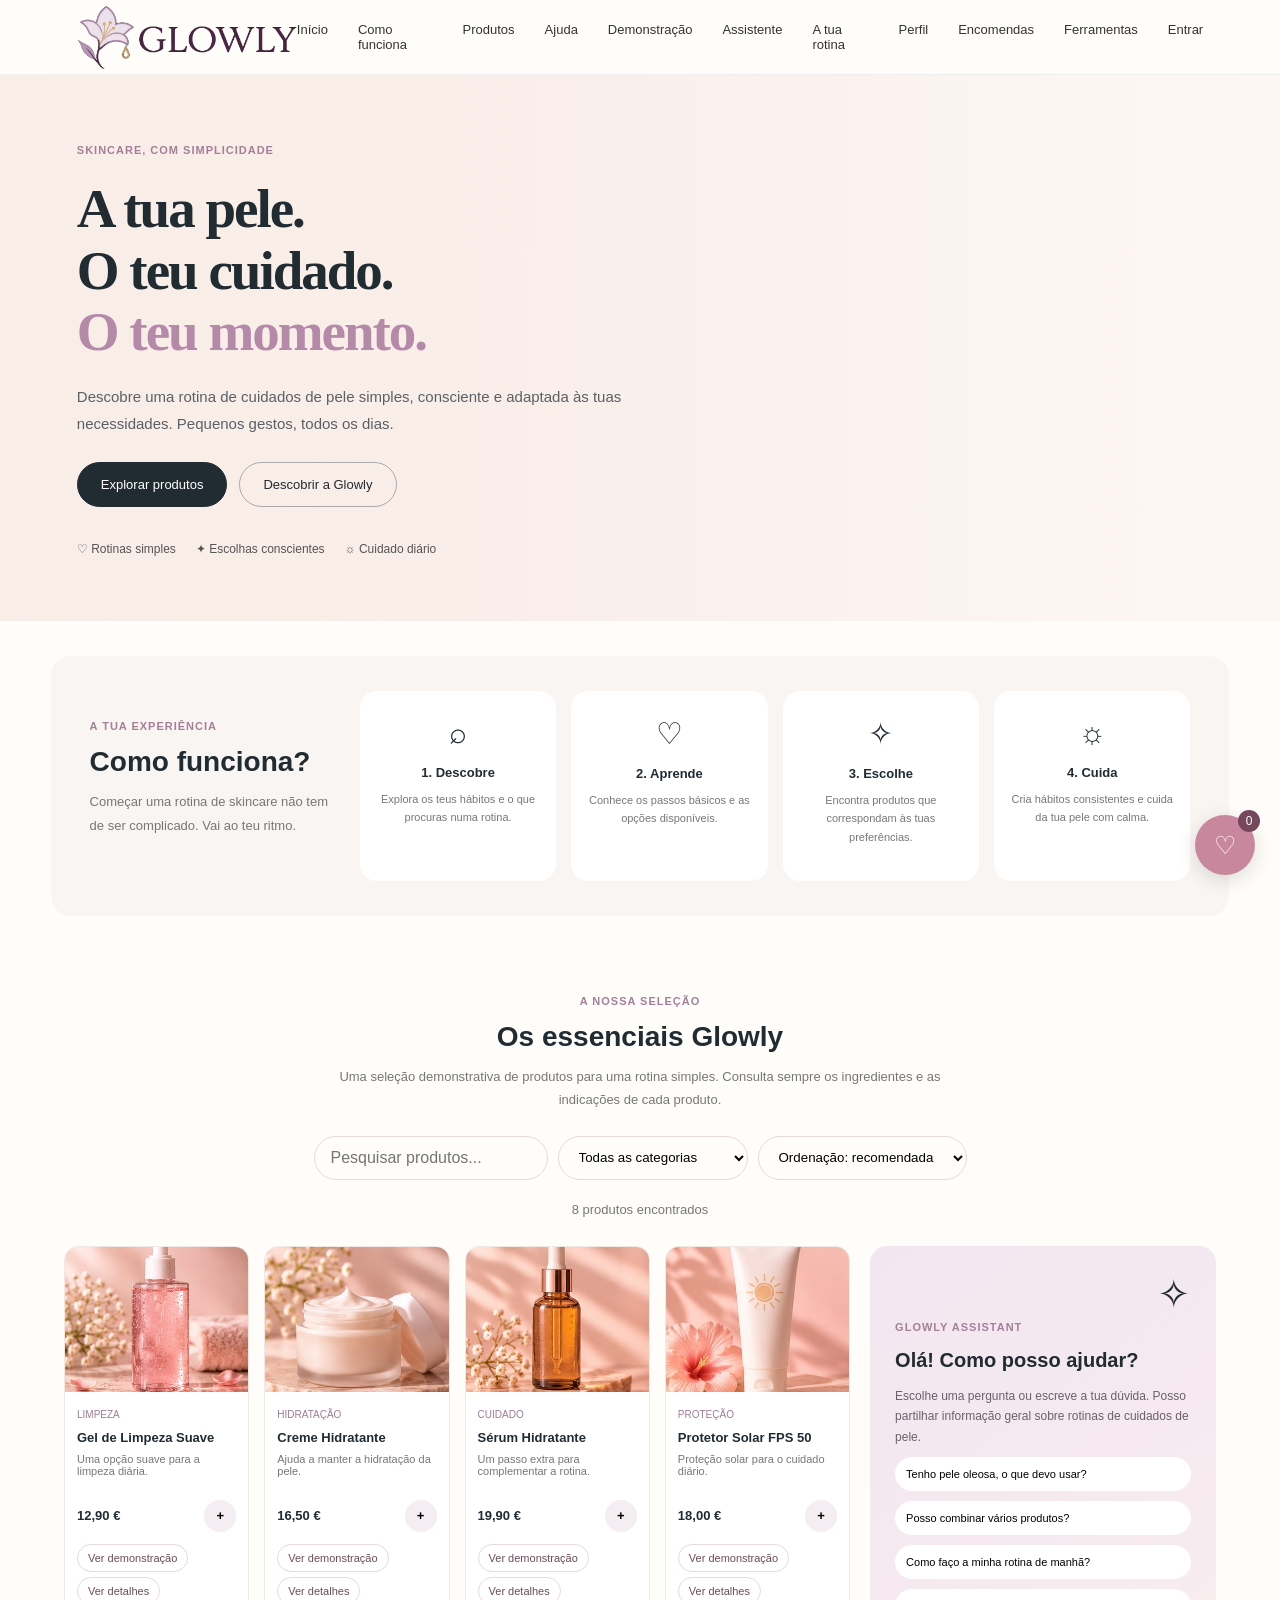
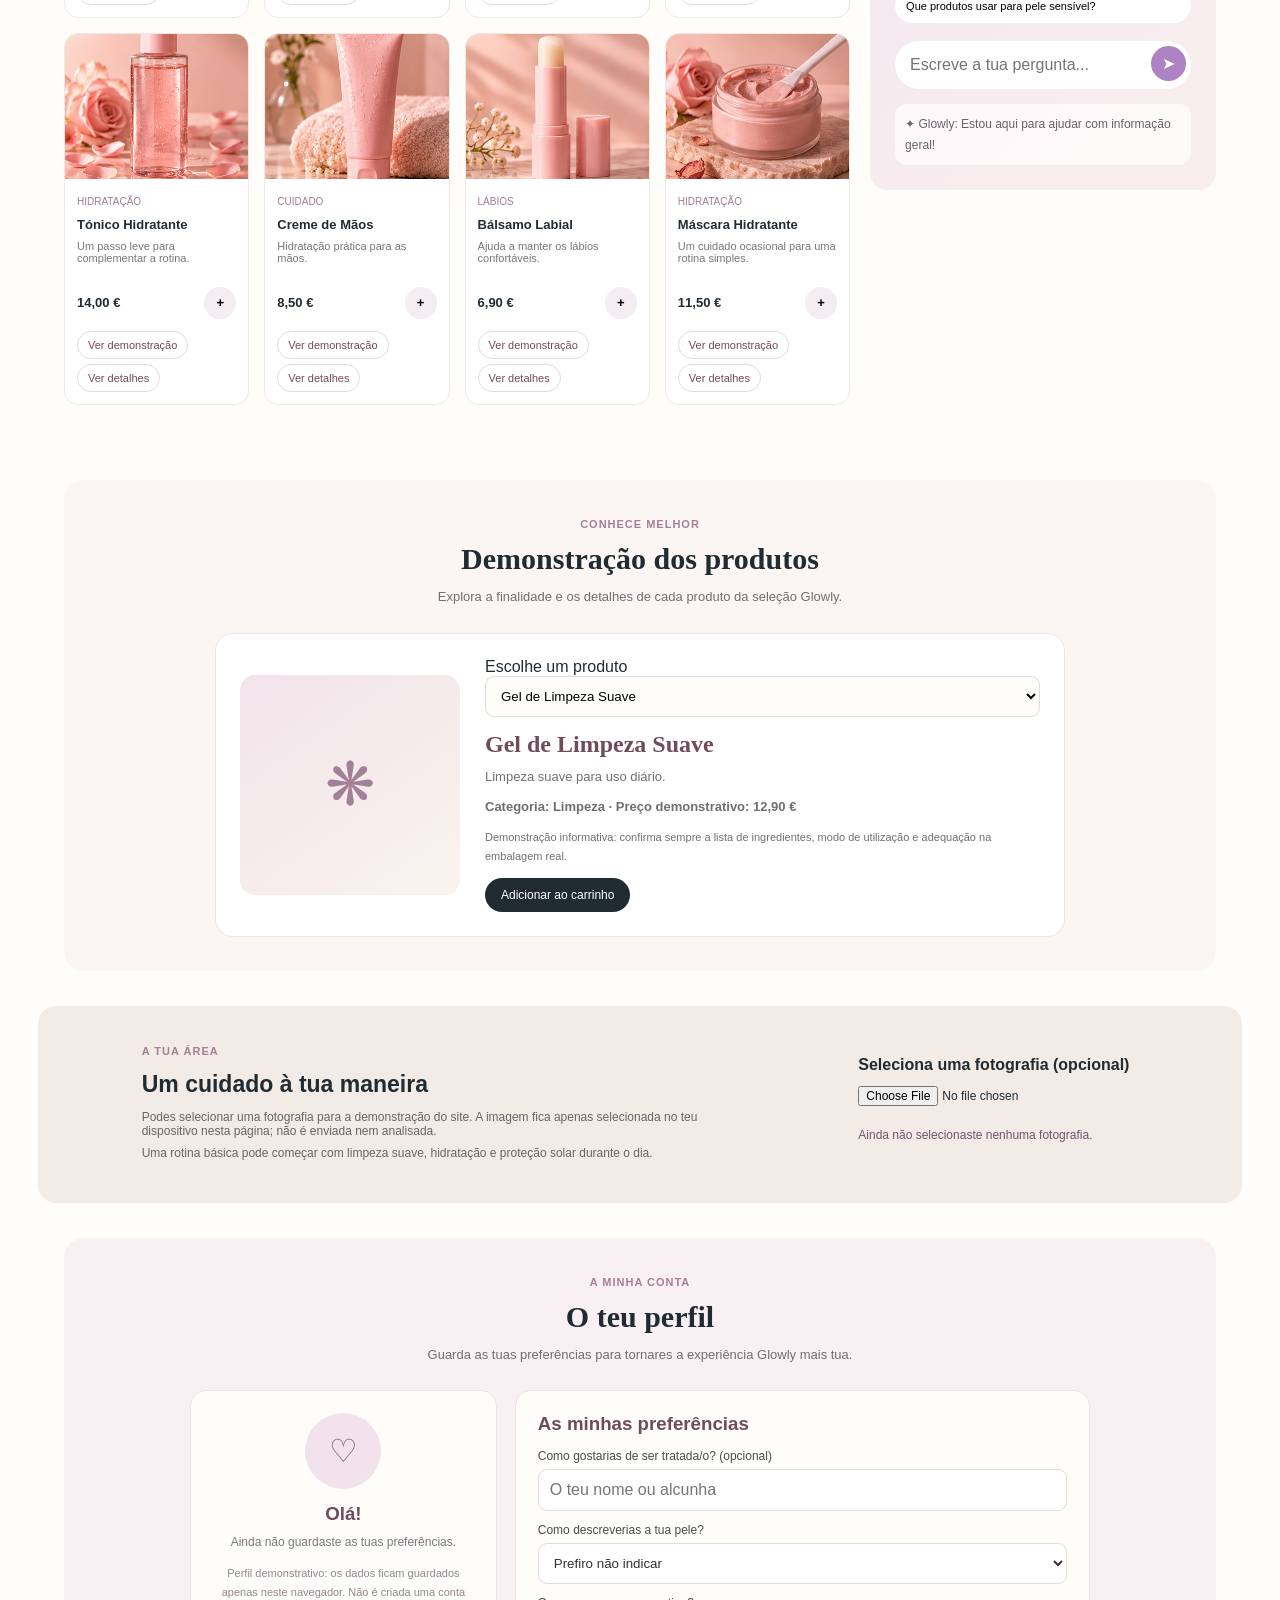
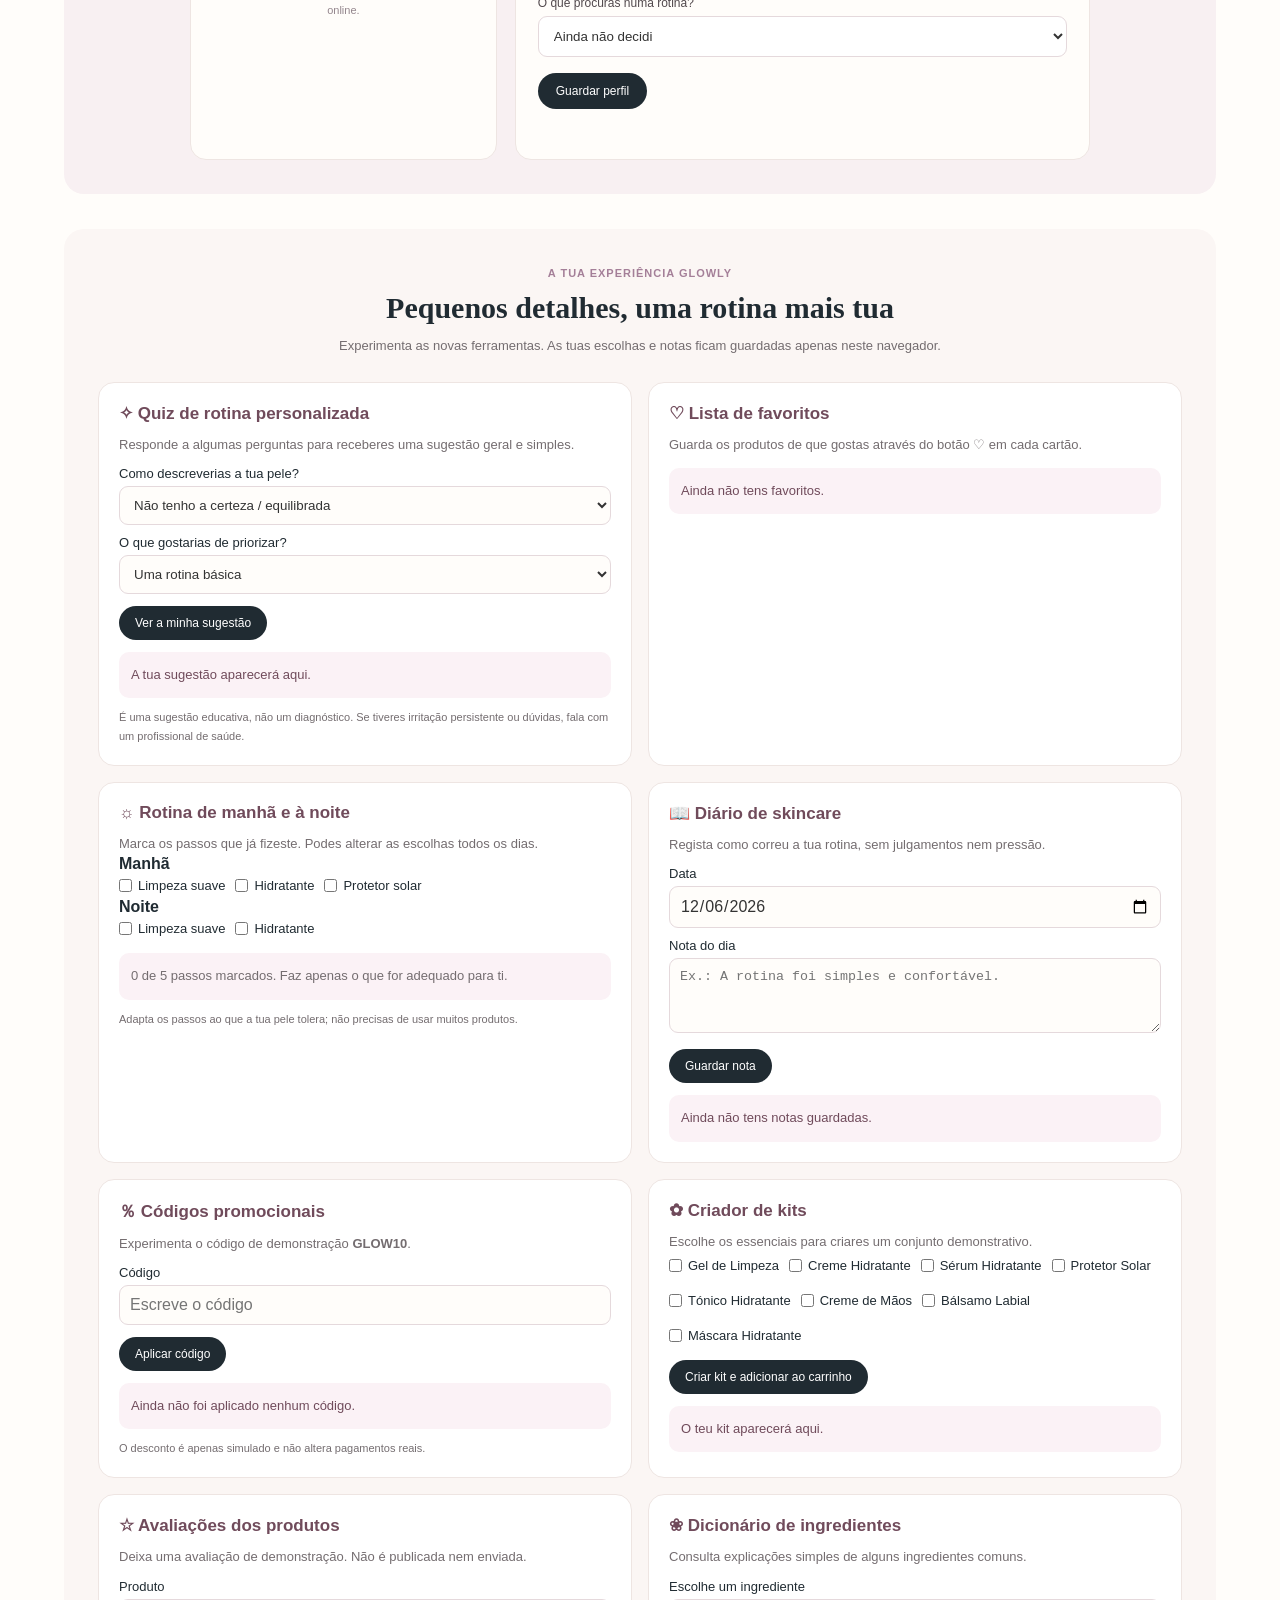
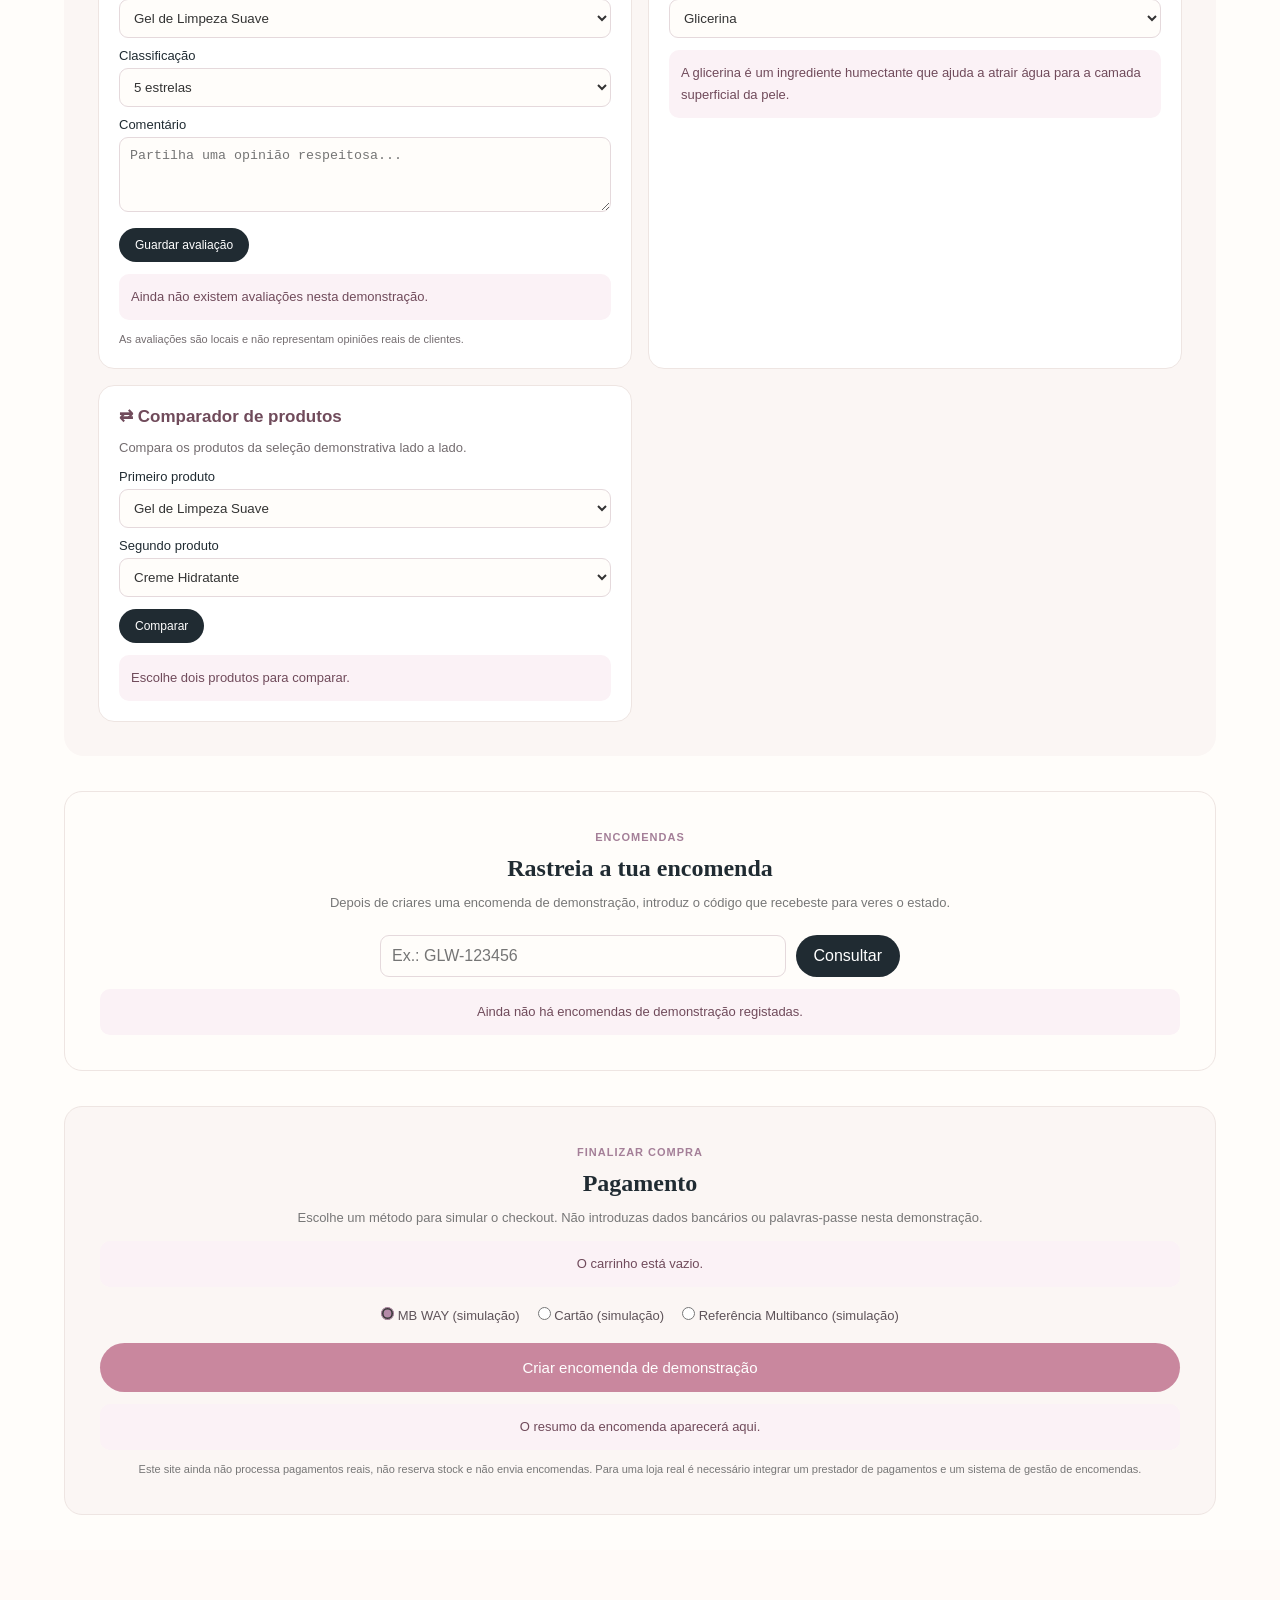
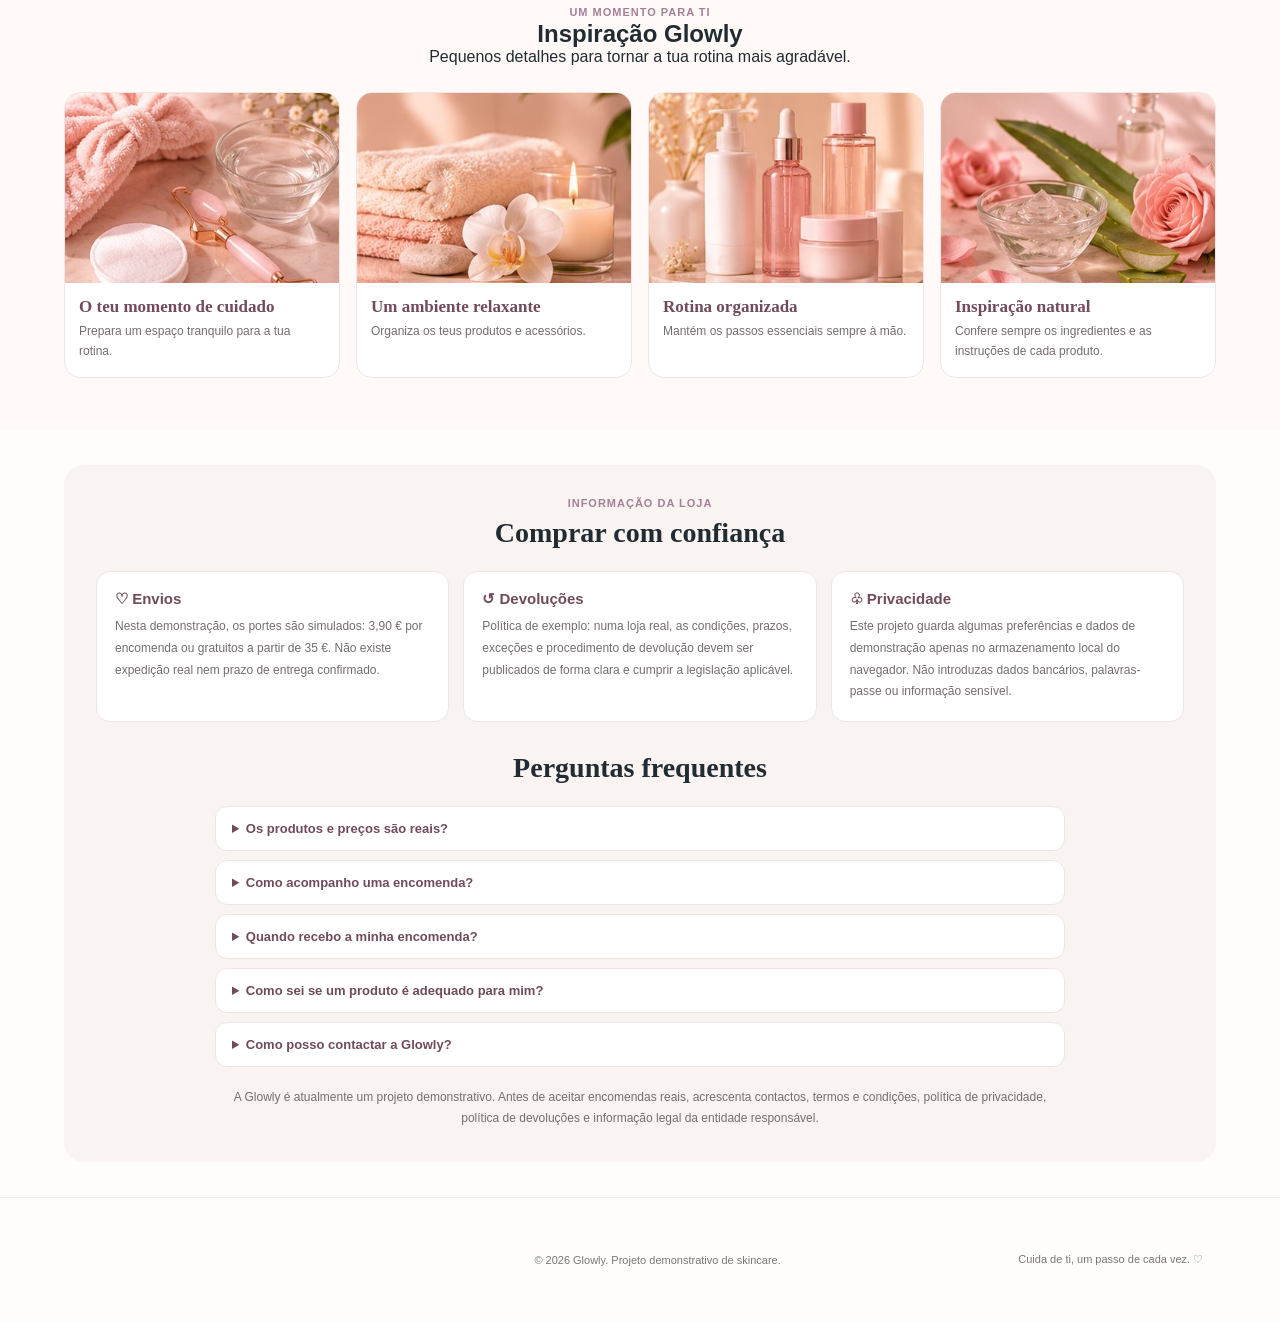
==== commit 8a9167a6: "Add files via upload" ====
--- a/index.html
+++ b/index.html
@@ -8,11 +8,260 @@
   <link rel="preconnect" href="https://fonts.googleapis.com">
   <link rel="preconnect" href="https://fonts.gstatic.com" crossorigin>
   <link href="https://fonts.googleapis.com/css2?family=DM+Sans:wght@400;500;600;700&family=Playfair+Display:wght@500;600;700&display=swap" rel="stylesheet">
-    <link rel="stylesheet" href="css/style.css">
+  <style>
+/* =====================================
+   GLOWLY - CSS PRINCIPAL
+===================================== */
+* { margin:0; padding:0; box-sizing:border-box; }
+html { scroll-behavior:smooth; scroll-padding-top:85px; }
+body { font-family:'DM Sans',sans-serif; background:#fffdfa; color:#202b32; overflow-x:hidden; }
+button,input { font:inherit; }
+button { cursor:pointer; }
+header { min-height:75px; padding:0 6%; display:flex; align-items:center; justify-content:space-between; background:#fffdfa; position:sticky; top:0; z-index:100; border-bottom:1px solid #eee; }
+.logo { font-size:34px; font-weight:700; letter-spacing:-2px; color:#202b32; text-decoration:none; }
+.logo span,h1 span { color:#b58aa8; }
+nav { display:flex; gap:30px; }
+nav a { text-decoration:none; font-size:13px; color:#333; transition:color .3s; }
+nav a:hover { color:#b58aa8; }
+.hamburger { display:none; border:0; background:none; font-size:25px; cursor:pointer; }
+.hero { min-height:510px; display:flex; align-items:center; padding:65px 6%; background:linear-gradient(90deg,#f9ede8 0%,#f9ede8ed 40%,#f9ede855 100%),url('https://images.unsplash.com/photo-1616394584738-fc6e612e71b9?w=1800') center 40%/cover; }
+.hero-content { max-width:550px; }
+.tag { color:#a47f98; font-size:11px; font-weight:700; letter-spacing:1px; text-transform:uppercase; }
+h1 { font-family:'Playfair Display',serif; font-size:clamp(40px,5vw,55px); line-height:1.12; letter-spacing:-2px; margin:20px 0; }
+.hero p { font-size:15px; line-height:1.8; color:#596066; margin-bottom:25px; }
+.actions { display:flex; gap:12px; flex-wrap:wrap; }
+.primary,.secondary { display:inline-flex; align-items:center; justify-content:center; text-decoration:none; border-radius:30px; padding:14px 23px; font-size:13px; transition:.3s; }
+.primary { background:#202b32; color:white; border:1px solid #202b32; }
+.secondary { background:transparent; border:1px solid #aaa; color:#202b32; }
+.primary:hover,.secondary:hover { transform:translateY(-3px); }
+.benefits { display:flex; gap:20px; flex-wrap:wrap; margin-top:35px; font-size:12px; color:#555; }
+.how { margin:35px 4%; padding:35px 3%; background:#f9f5f2; border-radius:20px; display:grid; grid-template-columns:1.3fr repeat(4,1fr); gap:15px; align-items:center; }
+.how-intro h2,.products h2 { font-size:28px; margin:12px 0; }
+.how-intro p,.subtitle { font-size:13px; color:#777; line-height:1.8; margin-bottom:18px; }
+.step { background:white; border-radius:17px; padding:25px 12px; text-align:center; min-height:190px; }
+.step-icon { font-size:30px; margin-bottom:15px; }
+.step h3 { font-size:13px; margin-bottom:10px; }
+.step p { font-size:11px; color:#777; line-height:1.7; }
+.products { padding:40px 5%; }
+.section-heading { text-align:center; max-width:650px; margin:0 auto; }
+.product-layout { display:grid; grid-template-columns:2.5fr 1.1fr; gap:20px; margin-top:25px; align-items:start; }
+.product-grid { display:grid; grid-template-columns:repeat(4,minmax(0,1fr)); gap:15px; }
+.product { background:white; border:1px solid #eee9e5; border-radius:14px; overflow:hidden; transition:.3s; min-width:0; }
+.product:hover { transform:translateY(-5px); box-shadow:0 10px 25px #0001; }
+.product img { display:block; width:100%; height:145px; object-fit:cover; background:#f6efea; }
+.product-info { padding:12px; }
+.product-info small { color:#a17b95; font-size:10px; }
+.product-info h3 { font-size:13px; margin:8px 0; }
+.product-info p { font-size:11px; color:#777; min-height:35px; }
+.price { margin-top:12px; display:flex; justify-content:space-between; align-items:center; gap:8px; font-size:13px; font-weight:bold; }
+.price button { flex-shrink:0; width:32px; height:32px; border:0; border-radius:50%; background:#f4edf1; transition:.3s; }
+.price button:hover { background:#e8d5e2; transform:scale(1.08); }
+.assistant { background:linear-gradient(145deg,#f2e6f1,#f9eeee); padding:25px; border-radius:17px; }
+.bot { font-size:40px; text-align:right; }
+.assistant h2 { font-size:20px; margin:14px 0; }
+.assistant p { font-size:12px; color:#69616b; line-height:1.7; }
+.question { display:block; width:100%; padding:11px; margin-top:10px; border:none; border-radius:25px; background:white; text-align:left; font-size:11px; transition:.3s; }
+.question:hover { background:#f5eaf4; transform:translateX(3px); }
+.chat { display:flex; background:white; padding:5px; border-radius:30px; margin-top:18px; gap:5px; }
+.chat input { width:100%; min-width:0; border:none; outline:none; padding:10px; background:transparent; }
+.chat button { flex-shrink:0; border:none; border-radius:50%; background:#ae83c5; color:white; width:35px; height:35px; }
+#resposta { margin-top:15px; background:#ffffffb8; border-radius:12px; padding:10px; }
+.personal { margin:35px 3%; padding:35px; border-radius:18px; background:#f3ebe6; display:flex; justify-content:space-around; align-items:center; gap:20px; flex-wrap:wrap; }
+.personal h2 { margin:12px 0; font-size:23px; }
+.personal p { font-size:12px; color:#666; margin:8px 0; }
+.personal-copy { max-width:560px; }
+.photo-box { min-width:min(280px,100%); }
+.photo-box input { max-width:100%; margin:12px 0; font-size:12px; }
+#resultado-foto { font-size:12px; color:#72536e; line-height:1.6; }
+.tracking { margin:35px 5%; padding:35px; border:1px solid #eee5e2; border-radius:18px; text-align:center; }
+.tracking h2 { margin:10px 0; font-family:'Playfair Display',serif; }
+.tracking p { color:#777; font-size:13px; line-height:1.7; }
+footer { padding:30px 6%; border-top:1px solid #eee; display:flex; justify-content:space-between; align-items:center; flex-wrap:wrap; gap:20px; font-size:11px; color:#777; }
+#cart-info { margin-top:20px; font-size:13px; color:#72536e; }
+.cart-floating { position:fixed; right:25px; bottom:25px; z-index:1000; width:60px; height:60px; border:none; border-radius:50%; background:#c9879e; color:white; font-size:25px; box-shadow:0 5px 20px #0002; transition:.3s; }
+.cart-floating:hover { transform:scale(1.08); }
+.cart-floating span { position:absolute; top:-5px; right:-5px; background:#75495b; color:white; border-radius:50%; min-width:22px; height:22px; font-size:12px; display:grid; place-items:center; }
+.cart-overlay { position:fixed; inset:0; background:#0006; z-index:1001; opacity:0; visibility:hidden; transition:.3s; }
+.cart-overlay.active { opacity:1; visibility:visible; }
+.cart-drawer { position:fixed; top:0; right:-430px; width:min(400px,100%); height:100vh; height:100dvh; background:#fffaf9; z-index:1002; padding:25px; display:flex; flex-direction:column; transition:right .35s ease; box-shadow:-5px 0 25px #0001; }
+.cart-drawer.active { right:0; }
+.cart-header { display:flex; justify-content:space-between; align-items:flex-start; border-bottom:1px solid #eadde0; padding-bottom:18px; }
+.cart-header h2 { color:#704b5b; margin:0; }
+.cart-header p,.cart-note { color:#987e88; font-size:13px; }
+.cart-header button { background:none; border:none; font-size:22px; cursor:pointer; }
+.cart-items { flex:1; min-height:0; overflow-y:auto; padding:20px 0; }
+.empty-cart { text-align:center; color:#987e88; margin-top:50px; }
+.cart-product { display:flex; justify-content:space-between; align-items:center; gap:12px; border-bottom:1px solid #eee1e5; padding:15px 0; }
+.cart-product h4 { margin:0 0 6px; color:#704b5b; }
+.cart-product p { margin:0; font-size:14px; }
+.cart-actions { display:flex; align-items:center; gap:9px; margin-top:10px; flex-wrap:wrap; }
+.cart-actions button { border:1px solid #e4cbd4; background:white; border-radius:6px; padding:4px 9px; cursor:pointer; }
+.remove-product { color:#a45f78; }
+.cart-footer { border-top:1px solid #eadde0; padding-top:20px; }
+.cart-total { display:flex; justify-content:space-between; font-size:19px; color:#704b5b; margin-bottom:18px; }
+.checkout-btn { width:100%; padding:16px; background:#c9879e; color:white; border:none; border-radius:30px; font-size:15px; transition:.3s; }
+.checkout-btn:hover { background:#a96c84; }
+.checkout-btn:disabled { opacity:.5; cursor:not-allowed; }
+button:focus-visible,a:focus-visible,input:focus-visible { outline:2px solid #ae83c5; outline-offset:3px; }
+@media (max-width:1100px) { .how { grid-template-columns:repeat(2,1fr); } .product-layout { grid-template-columns:1fr; } .product-grid { grid-template-columns:repeat(3,minmax(0,1fr)); } }
+@media (max-width:650px) {
+  header { padding:0 5%; }
+  .hamburger { display:block; }
+  nav { display:none; position:absolute; top:75px; left:0; width:100%; padding:25px; background:white; flex-direction:column; gap:20px; box-shadow:0 8px 15px #0001; }
+  nav.active { display:flex; }
+  nav a { font-size:14px; }
+  .hero { min-height:600px; padding:40px 7%; background:linear-gradient(90deg,#f9ede8ed,#f9ede899),url('https://images.unsplash.com/photo-1616394584738-fc6e612e71b9?w=1000') center/cover; }
+  h1 { font-size:clamp(36px,9vw,48px); }
+  .how { grid-template-columns:1fr 1fr; padding:20px; }
+  .how-intro { grid-column:span 2; }
+  .product-grid { grid-template-columns:repeat(2,minmax(0,1fr)); }
+  .personal { text-align:center; padding:25px; }
+  footer { justify-content:center; text-align:center; }
+}
+@media (max-width:380px) {
+  .logo { font-size:29px; }
+  .product-grid { grid-template-columns:1fr; }
+  .how { grid-template-columns:1fr; }
+  .how-intro { grid-column:auto; }
+  .hero { min-height:550px; }
+  .cart-floating { right:16px; bottom:16px; width:55px; height:55px; }
+  .cart-drawer { padding:18px; }
+}
+
+/* Funcionalidades extra Glowly */
+.feature-section { margin:35px 5%; padding:34px; border-radius:20px; background:#fbf6f4; }
+.feature-heading { text-align:center; max-width:700px; margin:0 auto 25px; }
+.feature-heading h2 { font-family:'Playfair Display',serif; font-size:30px; margin:10px 0; }
+.feature-heading p,.feature-card p,.feature-card small { color:#746d70; font-size:13px; line-height:1.7; }
+.feature-grid { display:grid; grid-template-columns:repeat(2,minmax(0,1fr)); gap:16px; }
+.feature-card { background:#fff; border:1px solid #eee5e2; border-radius:16px; padding:20px; min-width:0; }
+.feature-card h3 { color:#704b5b; margin-bottom:10px; font-size:17px; }
+.feature-card label { display:block; font-size:13px; margin:10px 0 5px; }
+.feature-card input:not([type=checkbox]),.feature-card select,.feature-card textarea { width:100%; border:1px solid #e5d9dc; border-radius:9px; padding:10px; background:#fffdfa; color:#333; }
+.feature-card textarea { min-height:75px; resize:vertical; }
+.feature-card button,.feature-button { border:0; border-radius:22px; padding:10px 16px; background:#202b32; color:white; margin-top:12px; font-size:12px; }
+.feature-card button.secondary-action { background:#f3e8ee; color:#704b5b; }
+.feature-result { margin-top:12px; padding:12px; border-radius:10px; background:#fbf2f6; color:#704b5b; font-size:13px; line-height:1.7; }
+.inline-options { display:flex; flex-wrap:wrap; gap:10px; }
+.inline-options label { display:flex; align-items:center; gap:6px; margin:5px 0; }
+.inline-options input { accent-color:#ae83c5; }
+.favorite-button,.compare-button,.review-button { border:1px solid #e6d9df; background:#fff; color:#704b5b; border-radius:18px; padding:7px 10px; font-size:11px; margin-top:10px; }
+.product-extra-actions { display:flex; flex-wrap:wrap; gap:5px; padding:0 12px 12px; }
+.product-extra-actions button.active { background:#f2e3ec; border-color:#c9879e; }
+.feature-list { padding-left:18px; color:#6d6268; font-size:13px; line-height:1.9; }
+.review-item,.journal-entry,.favorite-item { border-top:1px solid #eee5e2; padding:10px 0; font-size:13px; }
+.star-rating { color:#b17c98; letter-spacing:2px; }
+.feature-note { color:#887d82; font-size:11px!important; margin-top:10px; }
+@media(max-width:700px) { .feature-section { margin:25px 4%; padding:20px; } .feature-grid { grid-template-columns:1fr; } }
+
+
+/* Perfil Glowly */
+.profile-section { margin:35px 5%; padding:34px; border-radius:20px; background:#f8f0f2; }
+.profile-head { text-align:center; margin-bottom:24px; }
+.profile-head h2 { font:600 30px 'Playfair Display',serif; margin:10px 0; }
+.profile-head p { color:#746d70; font-size:13px; line-height:1.7; }
+.profile-layout { display:grid; grid-template-columns:minmax(220px,.8fr) minmax(0,1.5fr); gap:18px; max-width:900px; margin:auto; }
+.profile-summary,.profile-form { background:#fffdfa; border:1px solid #eee5e2; border-radius:16px; padding:22px; }
+.profile-avatar { width:76px; height:76px; margin:0 auto 14px; border-radius:50%; display:grid; place-items:center; background:#f1e2eb; color:#8c6680; font-size:32px; }
+.profile-summary { text-align:center; }
+.profile-summary h3 { color:#704b5b; margin-bottom:7px; }
+.profile-summary p { color:#80757a; font-size:12px; line-height:1.7; }
+.profile-form h3 { color:#704b5b; margin-bottom:14px; }
+.profile-form label { display:block; color:#51484c; font-size:12px; margin:12px 0 6px; }
+.profile-form input,.profile-form select { width:100%; border:1px solid #e5d9dc; border-radius:9px; padding:11px; background:#fff; color:#333; }
+.profile-form button { border:0; border-radius:22px; padding:11px 18px; background:#202b32; color:#fff; margin-top:16px; font-size:12px; }
+.profile-message { color:#806176; font-size:12px; margin-top:10px; min-height:18px; }
+.profile-privacy { font-size:11px!important; color:#94868d!important; margin-top:12px; }
+@media(max-width:700px) { .profile-section { margin:25px 4%; padding:20px; } .profile-layout { grid-template-columns:1fr; } }
+
+
+.demo-panel { max-width:850px; margin:0 auto; display:grid; grid-template-columns:220px 1fr; gap:25px; align-items:center; background:#fff; border:1px solid #eee5e2; border-radius:18px; padding:24px; }
+.demo-art { min-height:220px; border-radius:15px; display:grid; place-items:center; background:linear-gradient(145deg,#f1e4eb,#faf3ed); color:#a47f98; font:60px 'Playfair Display',serif; }
+.demo-copy h3 { color:#704b5b; font:600 24px 'Playfair Display',serif; margin:14px 0 8px; }
+.demo-copy p { color:#746d70; font-size:13px; line-height:1.7; }
+.demo-copy select,.tracking-form input { width:100%; border:1px solid #e5d9dc; border-radius:9px; padding:11px; background:#fffdfa; }
+.demo-meta { margin-top:8px; font-weight:600; }
+.tracking-form { display:flex; gap:10px; max-width:520px; margin:20px auto 0; }
+.tracking-form button { border:0; border-radius:22px; padding:10px 18px; background:#202b32; color:#fff; white-space:nowrap; }
+.payment-options { display:flex; flex-wrap:wrap; justify-content:center; gap:18px; margin:20px 0; }
+.payment-options label { font-size:13px; color:#5e5359; }
+.payment-options input { accent-color:#b58aa8; }
+.payment-section { background:#fbf6f4; }
+.demo-product-btn { border:1px solid #e6d9df!important; background:#fff!important; color:#704b5b!important; border-radius:18px!important; padding:7px 10px!important; font-size:11px!important; }
+.journal-delete,.review-delete { border:1px solid #e8d8df; background:#fff; color:#9b5f78; border-radius:15px; padding:5px 9px; font-size:11px; margin-top:8px; }
+@media(max-width:650px) { .demo-panel { grid-template-columns:1fr; padding:18px; } .demo-art { min-height:150px; } .tracking-form { flex-direction:column; } .payment-options { align-items:flex-start; flex-direction:column; } }
+
+
+/* Loja completa: pesquisa, filtros, ficha de produto e apoio */
+.store-tools{display:flex;gap:10px;flex-wrap:wrap;justify-content:center;margin:24px auto 18px;max-width:900px}
+.store-tools input,.store-tools select{border:1px solid #e5d9dc;border-radius:24px;padding:12px 16px;background:#fffdfa;min-width:190px}
+.product-detail-btn{display:inline-block;border:1px solid #e6d9df;background:#fff;color:#704b5b;border-radius:18px;padding:7px 10px;font-size:11px}
+.product-detail-btn:hover{background:#f7edf2}
+.product[hidden]{display:none!important}
+.detail-backdrop{position:fixed;inset:0;background:#1e182099;z-index:1200;display:none;align-items:center;justify-content:center;padding:18px}
+.detail-backdrop.open{display:flex}
+.detail-modal{position:relative;width:min(560px,100%);max-height:90vh;overflow:auto;background:#fffdfa;border-radius:20px;padding:28px;box-shadow:0 20px 60px #0003}
+.detail-modal h2{font:600 28px 'Playfair Display',serif;color:#704b5b;margin:8px 0}
+.detail-modal p,.detail-modal li{font-size:13px;line-height:1.8;color:#70666b}
+.detail-modal ul{padding-left:20px;margin:12px 0}
+.detail-close{position:absolute;right:16px;top:12px;border:0;background:transparent;font-size:26px;color:#704b5b}
+.detail-price{font-weight:700;color:#704b5b;margin:14px 0}
+.cart-breakdown{font-size:12px;color:#76666d;line-height:1.9;margin:0 0 14px}
+.cart-breakdown div{display:flex;justify-content:space-between;gap:10px}
+.cart-breakdown .grand{font-weight:700;color:#704b5b;border-top:1px solid #eadde0;padding-top:7px;margin-top:5px}
+.store-info{margin:35px 5%;padding:32px;border-radius:20px;background:#f9f4f1}
+.store-info h2{font:600 28px 'Playfair Display',serif;text-align:center;margin:8px 0 22px}
+.info-grid{display:grid;grid-template-columns:repeat(3,minmax(0,1fr));gap:14px}
+.info-card{background:#fff;border:1px solid #eee5e2;border-radius:14px;padding:18px}
+.info-card h3{font-size:15px;color:#704b5b;margin-bottom:8px}
+.info-card p,.info-card li{font-size:12px;line-height:1.8;color:#746d70}
+.info-card ul{padding-left:17px}
+.faq-list{max-width:850px;margin:18px auto 0}
+.faq-list details{background:#fff;border:1px solid #eee5e2;border-radius:12px;padding:14px 16px;margin:9px 0}
+.faq-list summary{cursor:pointer;color:#704b5b;font-size:13px;font-weight:700}
+.faq-list details p{font-size:12px;line-height:1.8;color:#746d70;margin-top:10px}
+.contact-demo{max-width:850px;margin:20px auto 0;text-align:center;color:#746d70;font-size:12px;line-height:1.8}
+.empty-search{grid-column:1/-1;text-align:center;padding:24px;color:#806176;font-size:13px}
+@media(max-width:700px){.info-grid{grid-template-columns:1fr}.store-info{margin:25px 4%;padding:20px}.detail-modal{padding:22px}.store-tools input,.store-tools select{width:100%}}
+
+
+/* Menus de três pontos removidos. */
+
+.glowly-inspiration{padding:52px 5%;background:#fffaf8}
+.inspiration-grid{display:grid;grid-template-columns:repeat(4,minmax(0,1fr));gap:16px;max-width:1180px;margin:26px auto 0}
+.inspiration-grid article{background:#fff;border:1px solid #f0e5e5;border-radius:16px;overflow:hidden}
+.inspiration-grid img{width:100%;height:190px;object-fit:cover;display:block}
+.inspiration-grid h3{font:600 17px 'Playfair Display',serif;color:#704b5b;padding:14px 14px 4px}
+.inspiration-grid p{font-size:12px;line-height:1.7;color:#746d70;padding:0 14px 16px}
+@media(max-width:850px){.inspiration-grid{grid-template-columns:repeat(2,minmax(0,1fr))}}
+@media(max-width:480px){.inspiration-grid{grid-template-columns:1fr}.inspiration-grid img{height:220px}}
+
+  
+/* Logótipo Glowly no topo */
+.logo { display:flex; align-items:center; flex:0 0 auto; width:clamp(145px, 18vw, 220px); height:64px; font-size:0; letter-spacing:0; }
+.logo img { display:block; width:100%; height:100%; object-fit:contain; }
+@media(max-width:700px){ .logo { width:145px; height:52px; } }
+
+
+/* Janela de entrada opcional */
+.login-backdrop{position:fixed;inset:0;z-index:1500;display:none;align-items:center;justify-content:center;padding:18px;background:#241b2299}
+.login-backdrop.open{display:flex}
+.login-dialog{position:relative;width:min(430px,100%);max-height:90vh;overflow:auto;padding:30px;background:#fffdfa;border:1px solid #eee5e2;border-radius:20px;box-shadow:0 20px 60px #0003}
+.login-dialog h2{font:600 28px 'Playfair Display',serif;color:#704b5b;margin:8px 0}
+.login-dialog p{font-size:13px;line-height:1.7;color:#746d70}
+.login-dialog label{display:block;margin:13px 0 6px;font-size:12px;color:#51484c}
+.login-dialog input{width:100%;border:1px solid #e5d9dc;border-radius:9px;padding:12px;background:#fff}
+.login-dialog button{border:0;border-radius:22px;padding:11px 18px;background:#202b32;color:#fff;margin-top:14px;font-size:13px}
+.login-dialog .login-close{position:absolute;right:14px;top:10px;background:transparent;color:#704b5b;font-size:25px;padding:4px 8px;margin:0}
+.login-dialog .login-later{background:#f3e8ee;color:#704b5b;margin-left:7px}
+.login-message{margin-top:12px;padding:10px;border-radius:10px;background:#fbf2f6;color:#704b5b;font-size:12px;line-height:1.6}
+.login-note{font-size:11px!important;color:#8a7d83!important;margin-top:12px}
+
+</style>
 </head>
 <body>
   <header>
-    <a class="logo" href="#inicio" aria-label="Glowly — início">glow<span>ly.</span></a>
+    <a class="logo" href="#inicio" aria-label="Glowly — início"><img src="[data-uri]